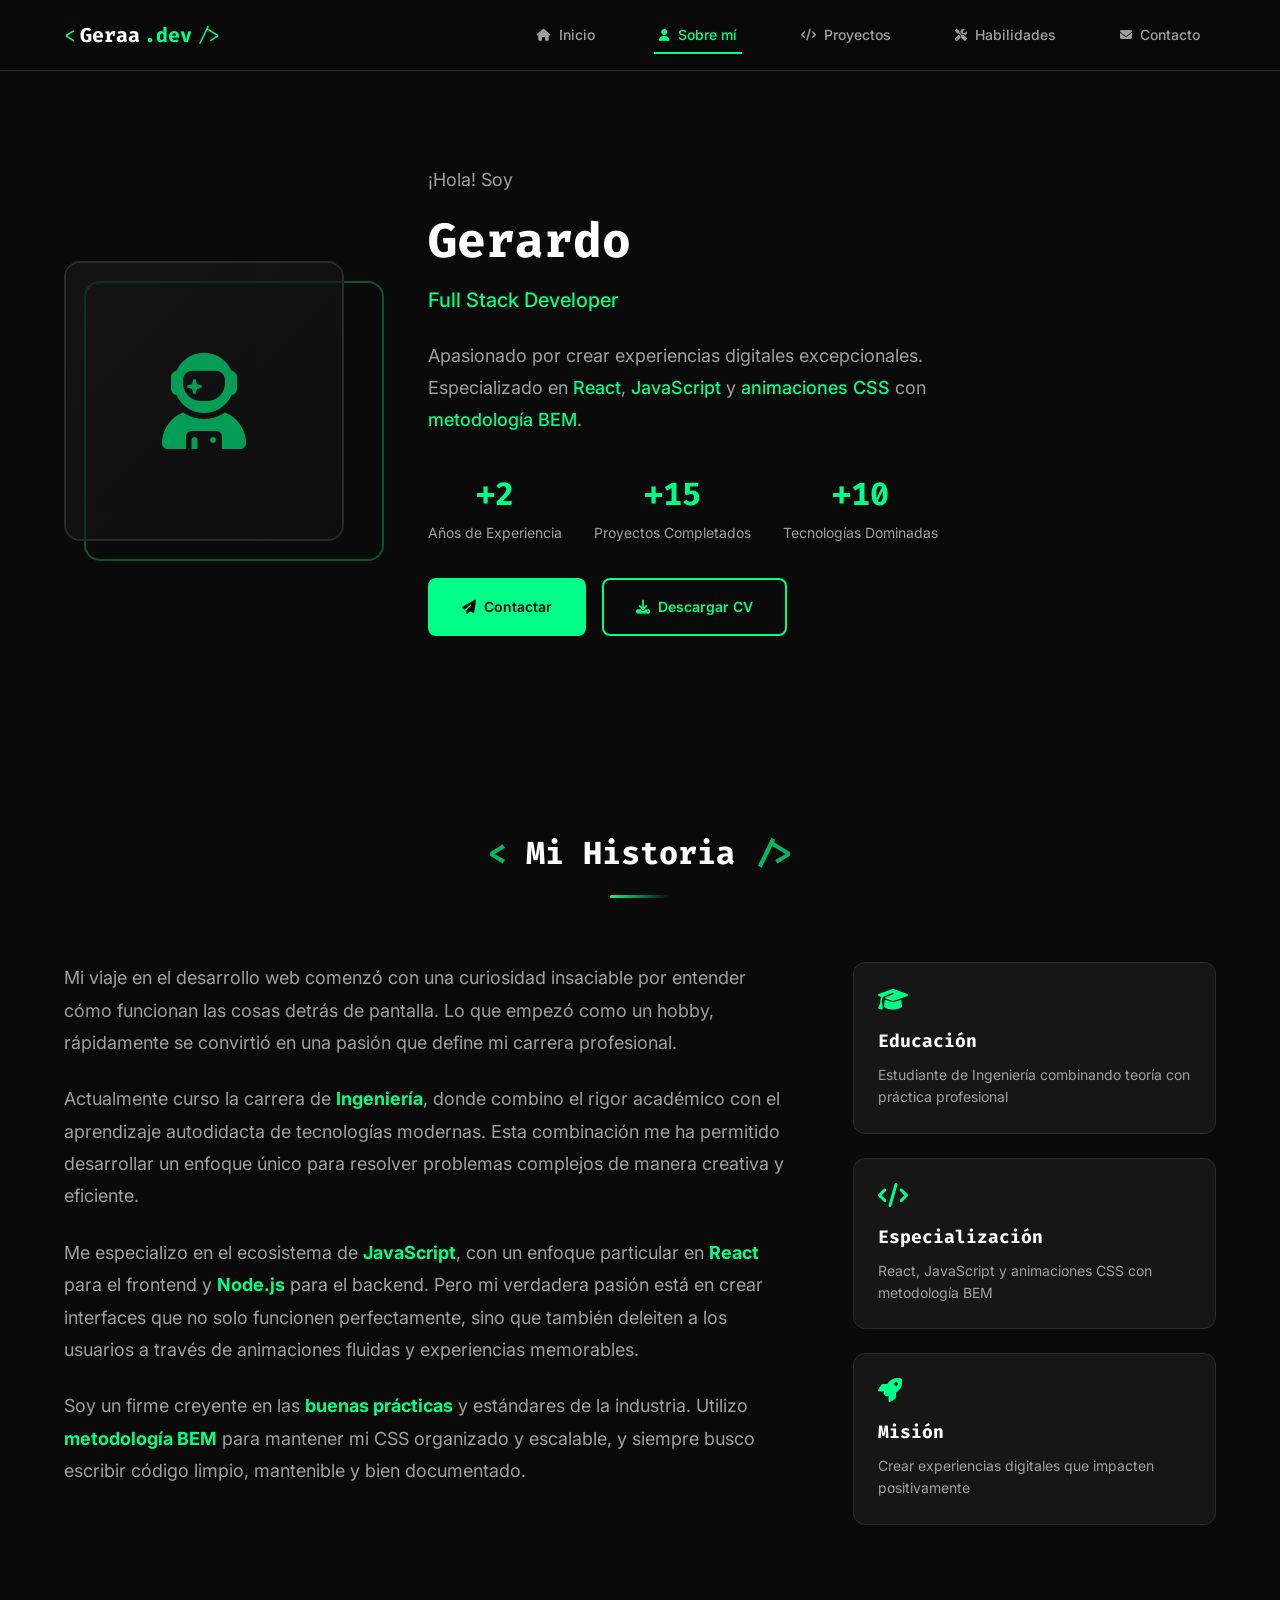
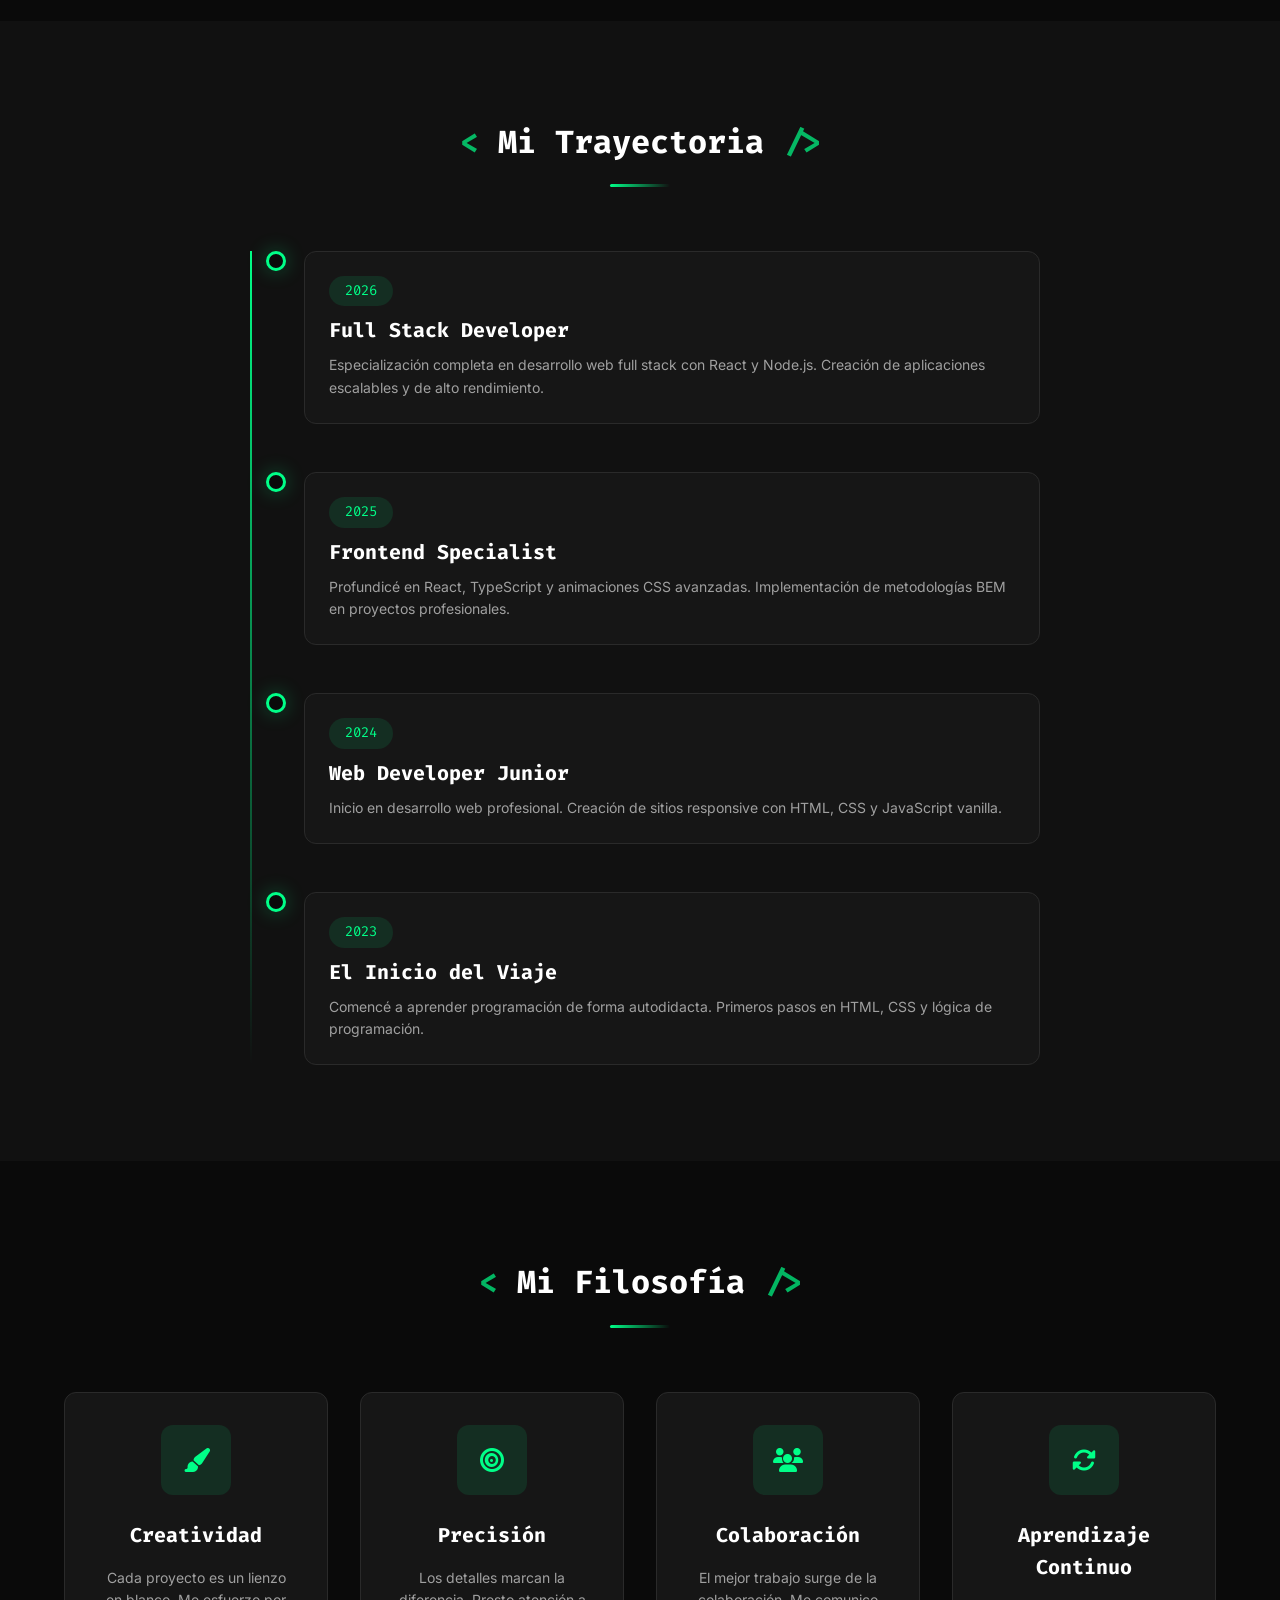
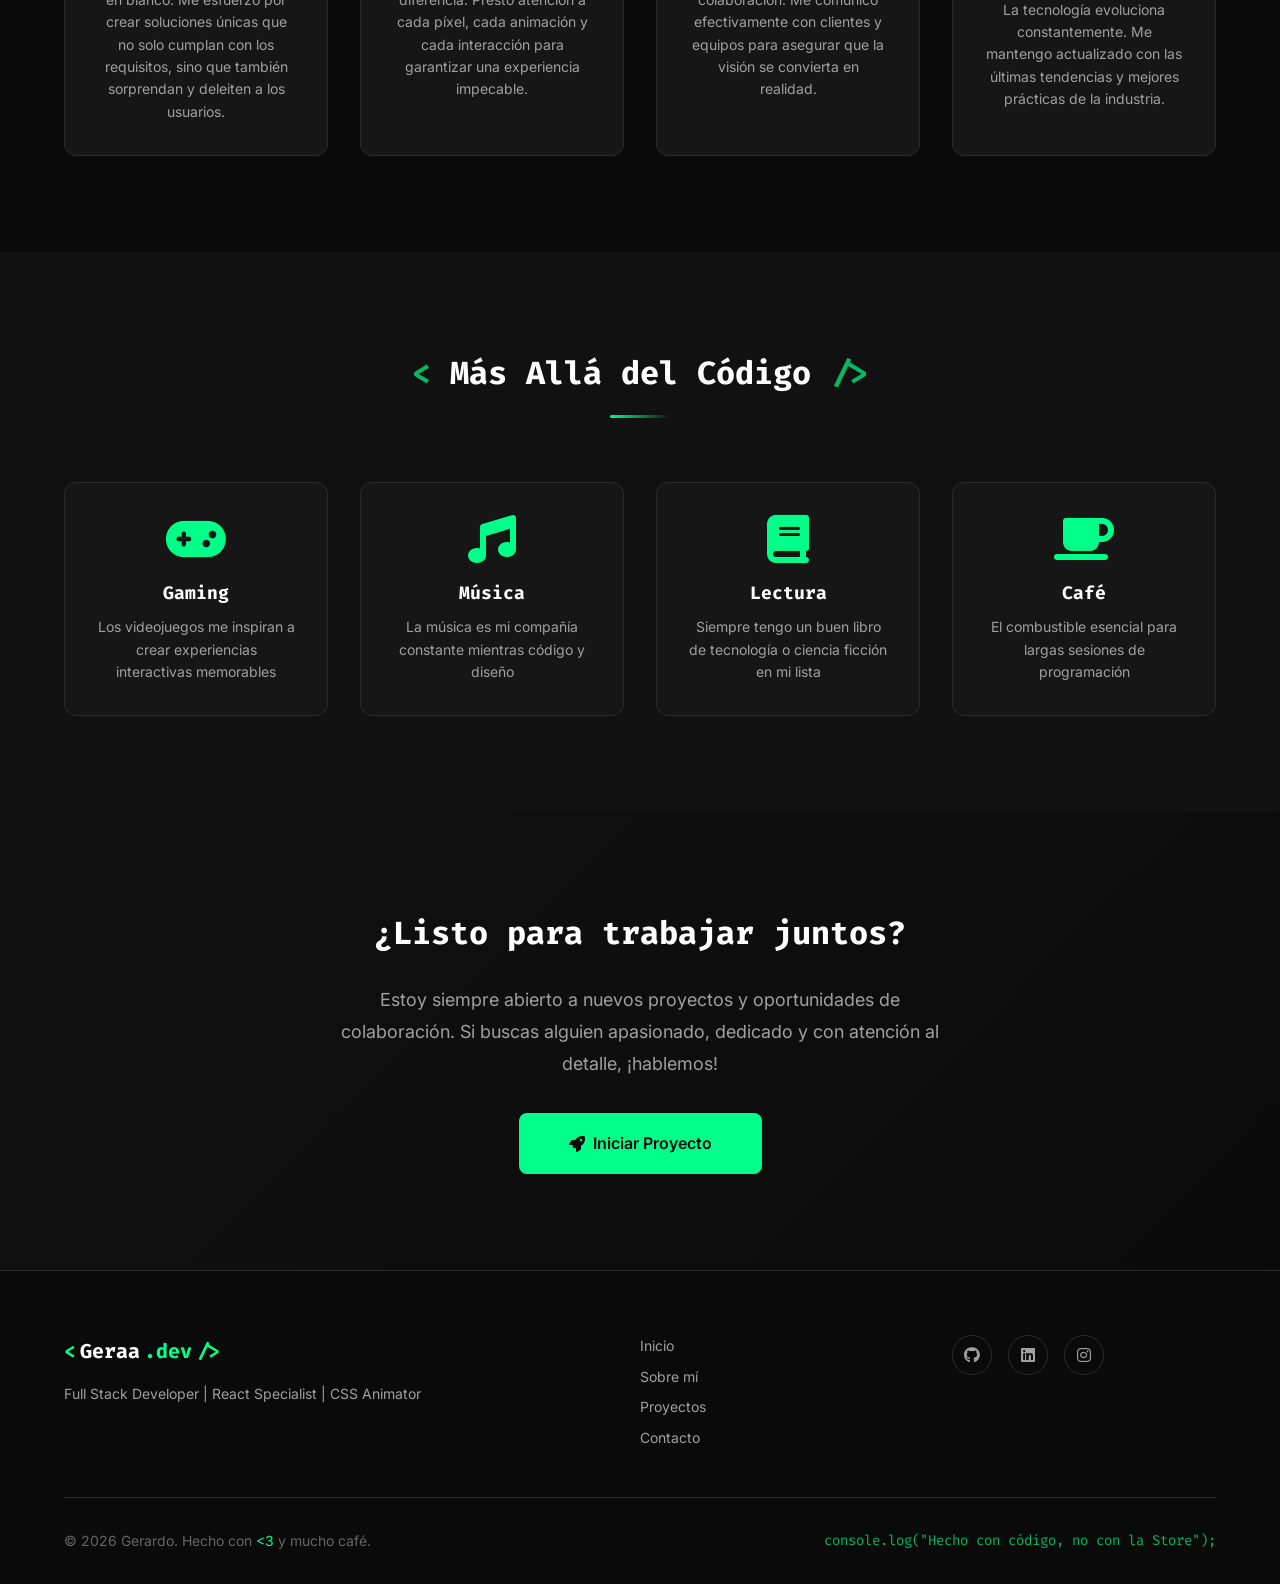
==== aboutme.html @ e0775763 "Add files via upload" ====
<!DOCTYPE html>
<html lang="es">
<head>
    <meta charset="UTF-8">
    <meta name="viewport" content="width=device-width, initial-scale=1.0">
    <meta name="description" content="Sobre mí - Gerardo, Desarrollador Full Stack especializado en React y JavaScript">
    <meta name="keywords" content="Full Stack, React, JavaScript, CSS, Frontend, Backend, Sobre mí">
    <meta name="author" content="Gerardo">
    <title>Sobre mí | Gerardo - Full Stack Developer</title>
    <link rel="icon" type="image/svg+xml" href="data:image/svg+xml,%3Csvg xmlns='http://www.w3.org/2000/svg' viewBox='0 0 32 32'%3E%3Crect width='32' height='32' rx='4' fill='%231a1a2e'/%3E%3Ctext x='4' y='22' font-family='monospace' font-size='16' fill='%2300ff88' font-weight='bold'%3E%26gt%3B_%3C/text%3E%3C/svg%3E" />
    <link rel="stylesheet" href="style.css">
    <!-- Google Fonts -->
    <link rel="preconnect" href="https://fonts.googleapis.com">
    <link rel="preconnect" href="https://fonts.gstatic.com" crossorigin>
    <link href="https://fonts.googleapis.com/css2?family=Fira+Code:wght@300;400;500;600;700&family=Inter:wght@300;400;500;600;700&display=swap" rel="stylesheet">
    <!-- Font Awesome para iconos -->
    <link rel="stylesheet" href="https://cdnjs.cloudflare.com/ajax/libs/font-awesome/6.4.0/css/all.min.css">
</head>
<body>
    <!-- Header con navegación -->
    <header class="header">
        <nav class="nav container">
            <a href="index.html" class="nav__logo">
                <span class="nav__logo-text"><</span>Geraa<span class="nav__logo-accent">.dev</span><span class="nav__logo-text">/></span>
            </a>
            <button class="nav__toggle" id="nav-toggle" aria-label="Abrir menú">
                <i class="fas fa-bars"></i>
            </button>
            <ul class="nav__menu" id="nav-menu">
                <li class="nav__item">
                    <a href="index.html" class="nav__link">
                        <i class="fas fa-home"></i> Inicio
                    </a>
                </li>
                <li class="nav__item">
                    <a href="aboutme.html" class="nav__link nav__link--active">
                        <i class="fas fa-user"></i> Sobre mí
                    </a>
                </li>
                <li class="nav__item">
                    <a href="index.html#projects" class="nav__link">
                        <i class="fas fa-code"></i> Proyectos
                    </a>
                </li>
                <li class="nav__item">
                    <a href="index.html#skills" class="nav__link">
                        <i class="fas fa-tools"></i> Habilidades
                    </a>
                </li>
                <li class="nav__item">
                    <a href="index.html#contact" class="nav__link">
                        <i class="fas fa-envelope"></i> Contacto
                    </a>
                </li>
            </ul>
        </nav>
    </header>

    <main>
        <!-- About Hero Section -->
        <section class="about-hero">
            <div class="container">
                <div class="about-hero__content">
                    <div class="about-hero__image">
                        <div class="about-hero__image-wrapper">
                            <div class="about-hero__placeholder">
                                <i class="fas fa-user-astronaut"></i>
                            </div>
                        </div>
                        <div class="about-hero__image-decoration"></div>
                    </div>
                    <div class="about-hero__info">
                        <p class="about-hero__greeting">¡Hola! Soy</p>
                        <h1 class="about-hero__title">Gerardo</h1>
                        <p class="about-hero__subtitle">Full Stack Developer</p>
                        <p class="about-hero__description">
                            Apasionado por crear experiencias digitales excepcionales. 
                            Especializado en <span class="highlight">React</span>, 
                            <span class="highlight">JavaScript</span> y 
                            <span class="highlight">animaciones CSS</span> con 
                            <span class="highlight">metodología BEM</span>.
                        </p>
                        <div class="about-hero__stats">
                            <div class="stat">
                                <span class="stat__number">+2</span>
                                <span class="stat__label">Años de Experiencia</span>
                            </div>
                            <div class="stat">
                                <span class="stat__number">+15</span>
                                <span class="stat__label">Proyectos Completados</span>
                            </div>
                            <div class="stat">
                                <span class="stat__number">+10</span>
                                <span class="stat__label">Tecnologías Dominadas</span>
                            </div>
                        </div>
                        <div class="about-hero__buttons">
                            <a href="index.html#contact" class="btn btn--primary">
                                <i class="fas fa-paper-plane"></i> Contactar
                            </a>
                            <a href="#" class="btn btn--outline">
                                <i class="fas fa-download"></i> Descargar CV
                            </a>
                        </div>
                    </div>
                </div>
            </div>
        </section>

        <!-- Story Section -->
        <section class="about-story section">
            <div class="container">
                <h2 class="section__title">
                    <span class="section__title-tag"><</span>
                    Mi Historia
                    <span class="section__title-tag">/></span>
                </h2>
                <div class="about-story__content">
                    <div class="about-story__text">
                        <p>
                            Mi viaje en el desarrollo web comenzó con una curiosidad insaciable por entender 
                            cómo funcionan las cosas detrás de pantalla. Lo que empezó como un hobby, 
                            rápidamente se convirtió en una pasión que define mi carrera profesional.
                        </p>
                        <p>
                            Actualmente curso la carrera de <strong>Ingeniería</strong>, donde combino el 
                            rigor académico con el aprendizaje autodidacta de tecnologías modernas. Esta 
                            combinación me ha permitido desarrollar un enfoque único para resolver problemas 
                            complejos de manera creativa y eficiente.
                        </p>
                        <p>
                            Me especializo en el ecosistema de <strong>JavaScript</strong>, con un enfoque 
                            particular en <strong>React</strong> para el frontend y <strong>Node.js</strong> 
                            para el backend. Pero mi verdadera pasión está en crear interfaces que no solo 
                            funcionen perfectamente, sino que también deleiten a los usuarios a través de 
                            animaciones fluidas y experiencias memorables.
                        </p>
                        <p>
                            Soy un firme creyente en las <strong>buenas prácticas</strong> y estándares de 
                            la industria. Utilizo <strong>metodología BEM</strong> para mantener mi CSS 
                            organizado y escalable, y siempre busco escribir código limpio, mantenible y 
                            bien documentado.
                        </p>
                    </div>
                    <div class="about-story__highlights">
                        <div class="highlight-card">
                            <i class="fas fa-graduation-cap"></i>
                            <h3>Educación</h3>
                            <p>Estudiante de Ingeniería combinando teoría con práctica profesional</p>
                        </div>
                        <div class="highlight-card">
                            <i class="fas fa-code"></i>
                            <h3>Especialización</h3>
                            <p>React, JavaScript y animaciones CSS con metodología BEM</p>
                        </div>
                        <div class="highlight-card">
                            <i class="fas fa-rocket"></i>
                            <h3>Misión</h3>
                            <p>Crear experiencias digitales que impacten positivamente</p>
                        </div>
                    </div>
                </div>
            </div>
        </section>

        <!-- Timeline Section -->
        <section class="about-timeline section">
            <div class="container">
                <h2 class="section__title">
                    <span class="section__title-tag"><</span>
                    Mi Trayectoria
                    <span class="section__title-tag">/></span>
                </h2>
                <div class="timeline">
                    <div class="timeline__item">
                        <div class="timeline__marker"></div>
                        <div class="timeline__content">
                            <span class="timeline__year">2026</span>
                            <h3 class="timeline__title">Full Stack Developer</h3>
                            <p class="timeline__description">
                                Especialización completa en desarrollo web full stack con React y Node.js. 
                                Creación de aplicaciones escalables y de alto rendimiento.
                            </p>
                        </div>
                    </div>
                    <div class="timeline__item">
                        <div class="timeline__marker"></div>
                        <div class="timeline__content">
                            <span class="timeline__year">2025</span>
                            <h3 class="timeline__title">Frontend Specialist</h3>
                            <p class="timeline__description">
                                Profundicé en React, TypeScript y animaciones CSS avanzadas. 
                                Implementación de metodologías BEM en proyectos profesionales.
                            </p>
                        </div>
                    </div>
                    <div class="timeline__item">
                        <div class="timeline__marker"></div>
                        <div class="timeline__content">
                            <span class="timeline__year">2024</span>
                            <h3 class="timeline__title">Web Developer Junior</h3>
                            <p class="timeline__description">
                                Inicio en desarrollo web profesional. Creación de sitios responsive 
                                con HTML, CSS y JavaScript vanilla.
                            </p>
                        </div>
                    </div>
                    <div class="timeline__item">
                        <div class="timeline__marker"></div>
                        <div class="timeline__content">
                            <span class="timeline__year">2023</span>
                            <h3 class="timeline__title">El Inicio del Viaje</h3>
                            <p class="timeline__description">
                                Comencé a aprender programación de forma autodidacta. 
                                Primeros pasos en HTML, CSS y lógica de programación.
                            </p>
                        </div>
                    </div>
                </div>
            </div>
        </section>

        <!-- Philosophy Section -->
        <section class="about-philosophy section">
            <div class="container">
                <h2 class="section__title">
                    <span class="section__title-tag"><</span>
                    Mi Filosofía
                    <span class="section__title-tag">/></span>
                </h2>
                <div class="philosophy__grid">
                    <div class="philosophy__card">
                        <div class="philosophy__icon">
                            <i class="fas fa-paint-brush"></i>
                        </div>
                        <h3 class="philosophy__title">Creatividad</h3>
                        <p class="philosophy__text">
                            Cada proyecto es un lienzo en blanco. Me esfuerzo por crear soluciones 
                            únicas que no solo cumplan con los requisitos, sino que también sorprendan 
                            y deleiten a los usuarios.
                        </p>
                    </div>
                    <div class="philosophy__card">
                        <div class="philosophy__icon">
                            <i class="fas fa-bullseye"></i>
                        </div>
                        <h3 class="philosophy__title">Precisión</h3>
                        <p class="philosophy__text">
                            Los detalles marcan la diferencia. Presto atención a cada píxel, cada 
                            animación y cada interacción para garantizar una experiencia impecable.
                        </p>
                    </div>
                    <div class="philosophy__card">
                        <div class="philosophy__icon">
                            <i class="fas fa-users"></i>
                        </div>
                        <h3 class="philosophy__title">Colaboración</h3>
                        <p class="philosophy__text">
                            El mejor trabajo surge de la colaboración. Me comunico efectivamente 
                            con clientes y equipos para asegurar que la visión se convierta en realidad.
                        </p>
                    </div>
                    <div class="philosophy__card">
                        <div class="philosophy__icon">
                            <i class="fas fa-sync-alt"></i>
                        </div>
                        <h3 class="philosophy__title">Aprendizaje Continuo</h3>
                        <p class="philosophy__text">
                            La tecnología evoluciona constantemente. Me mantengo actualizado con 
                            las últimas tendencias y mejores prácticas de la industria.
                        </p>
                    </div>
                </div>
            </div>
        </section>

        <!-- Interests Section -->
        <section class="about-interests section">
            <div class="container">
                <h2 class="section__title">
                    <span class="section__title-tag"><</span>
                    Más Allá del Código
                    <span class="section__title-tag">/></span>
                </h2>
                <div class="interests__grid">
                    <div class="interest-card">
                        <i class="fas fa-gamepad"></i>
                        <h3>Gaming</h3>
                        <p>Los videojuegos me inspiran a crear experiencias interactivas memorables</p>
                    </div>
                    <div class="interest-card">
                        <i class="fas fa-music"></i>
                        <h3>Música</h3>
                        <p>La música es mi compañía constante mientras código y diseño</p>
                    </div>
                    <div class="interest-card">
                        <i class="fas fa-book"></i>
                        <h3>Lectura</h3>
                        <p>Siempre tengo un buen libro de tecnología o ciencia ficción en mi lista</p>
                    </div>
                    <div class="interest-card">
                        <i class="fas fa-coffee"></i>
                        <h3>Café</h3>
                        <p>El combustible esencial para largas sesiones de programación</p>
                    </div>
                </div>
            </div>
        </section>

        <!-- CTA Section -->
        <section class="about-cta section">
            <div class="container">
                <div class="about-cta__content">
                    <h2>¿Listo para trabajar juntos?</h2>
                    <p>
                        Estoy siempre abierto a nuevos proyectos y oportunidades de colaboración. 
                        Si buscas alguien apasionado, dedicado y con atención al detalle, ¡hablemos!
                    </p>
                    <a href="index.html#contact" class="btn btn--primary btn--large">
                        <i class="fas fa-rocket"></i> Iniciar Proyecto
                    </a>
                </div>
            </div>
        </section>
    </main>

    <!-- Footer -->
    <footer class="footer">
        <div class="container">
            <div class="footer__content">
                <div class="footer__brand">
                    <a href="index.html" class="footer__logo">
                        <span class="footer__logo-text"><</span>Geraa<span class="footer__logo-accent">.dev</span><span class="footer__logo-text">/></span>
                    </a>
                    <p class="footer__tagline">Full Stack Developer | React Specialist | CSS Animator</p>
                </div>
                <div class="footer__links">
                    <a href="index.html" class="footer__link">Inicio</a>
                    <a href="aboutme.html" class="footer__link">Sobre mí</a>
                    <a href="index.html#projects" class="footer__link">Proyectos</a>
                    <a href="index.html#contact" class="footer__link">Contacto</a>
                </div>
                <div class="footer__social">
                    <a href="https://github.com" target="_blank" aria-label="GitHub"><i class="fab fa-github"></i></a>
                    <a href="https://linkedin.com" target="_blank" aria-label="LinkedIn"><i class="fab fa-linkedin"></i></a>
                    <a href="https://instagram.com/geraa.js" target="_blank" aria-label="Instagram"><i class="fab fa-instagram"></i></a>
                </div>
            </div>
            <div class="footer__bottom">
                <p>&copy; 2026 Gerardo. Hecho con <span class="footer__heart"><3</span> y mucho café.</p>
                <p class="footer__code">console.log("Hecho con código, no con la Store");</p>
            </div>
        </div>
    </footer>

    <!-- Scripts -->
    <script src="script.js"></script>
</body>
</html>
---- style.css ----
/* ============================================
   PORTFOLIO - GERARDO | FULL STACK DEVELOPER
   Metodología BEM + Animaciones CSS
   Paleta: Gris/Negro con toques verde hacker
   ============================================ */

/* ============================================
   1. VARIABLES CSS (Custom Properties)
   ============================================ */
:root {
    /* Colores principales - Tema hacker */
    --color-bg-primary: #0a0a0a;
    --color-bg-secondary: #111111;
    --color-bg-tertiary: #1a1a1a;
    --color-bg-card: #161616;
    
    /* Color de acento - Verde hacker */
    --color-accent: #00ff88;
    --color-accent-dark: #00cc6a;
    --color-accent-light: #33ff99;
    --color-accent-glow: rgba(0, 255, 136, 0.3);
    --color-accent-subtle: rgba(0, 255, 136, 0.1);
    
    /* Colores de texto */
    --color-text-primary: #e0e0e0;
    --color-text-secondary: #a0a0a0;
    --color-text-tertiary: #666666;
    --color-text-highlight: #ffffff;
    
    /* Colores de bordes */
    --color-border: #2a2a2a;
    --color-border-light: #333333;
    --color-border-accent: var(--color-accent);
    
    /* Tipografía */
    --font-primary: 'Inter', -apple-system, BlinkMacSystemFont, sans-serif;
    --font-mono: 'Fira Code', 'Consolas', monospace;
    
    /* Tamaños de fuente */
    --text-xs: 0.75rem;
    --text-sm: 0.875rem;
    --text-base: 1rem;
    --text-lg: 1.125rem;
    --text-xl: 1.25rem;
    --text-2xl: 1.5rem;
    --text-3xl: 2rem;
    --text-4xl: 2.5rem;
    --text-5xl: 3rem;
    --text-6xl: 4rem;
    
    /* Espaciado */
    --space-xs: 0.25rem;
    --space-sm: 0.5rem;
    --space-md: 1rem;
    --space-lg: 1.5rem;
    --space-xl: 2rem;
    --space-2xl: 3rem;
    --space-3xl: 4rem;
    --space-4xl: 6rem;
    
    /* Bordes redondeados */
    --radius-sm: 4px;
    --radius-md: 8px;
    --radius-lg: 12px;
    --radius-xl: 16px;
    --radius-full: 9999px;
    
    /* Sombras */
    --shadow-sm: 0 1px 2px rgba(0, 0, 0, 0.3);
    --shadow-md: 0 4px 6px rgba(0, 0, 0, 0.4);
    --shadow-lg: 0 10px 15px rgba(0, 0, 0, 0.5);
    --shadow-xl: 0 20px 25px rgba(0, 0, 0, 0.6);
    --shadow-glow: 0 0 20px var(--color-accent-glow);
    
    /* Transiciones */
    --transition-fast: 150ms ease;
    --transition-base: 250ms ease;
    --transition-slow: 350ms ease;
    --transition-slower: 500ms ease;
    
    /* Z-index */
    --z-dropdown: 100;
    --z-sticky: 200;
    --z-fixed: 300;
    --z-modal-backdrop: 400;
    --z-modal: 500;
    --z-tooltip: 600;
}

/* ============================================
   2. RESET & BASE
   ============================================ */
*,
*::before,
*::after {
    margin: 0;
    padding: 0;
    box-sizing: border-box;
}

html {
    scroll-behavior: smooth;
    font-size: 16px;
}

body {
    font-family: var(--font-primary);
    font-size: var(--text-base);
    line-height: 1.6;
    color: var(--color-text-primary);
    background-color: var(--color-bg-primary);
    overflow-x: hidden;
    -webkit-font-smoothing: antialiased;
    -moz-osx-font-smoothing: grayscale;
}

/* Selección de texto personalizada */
::selection {
    background-color: var(--color-accent);
    color: var(--color-bg-primary);
}

/* Scrollbar personalizada */
::-webkit-scrollbar {
    width: 8px;
    height: 8px;
}

::-webkit-scrollbar-track {
    background: var(--color-bg-secondary);
}

::-webkit-scrollbar-thumb {
    background: var(--color-border-light);
    border-radius: var(--radius-full);
}

::-webkit-scrollbar-thumb:hover {
    background: var(--color-accent);
}

/* Enlaces */
a {
    color: inherit;
    text-decoration: none;
    transition: color var(--transition-base);
}

/* Imágenes */
img {
    max-width: 100%;
    height: auto;
    display: block;
}

/* Listas */
ul, ol {
    list-style: none;
}

/* Botones */
button {
    font-family: inherit;
    cursor: pointer;
    border: none;
    background: none;
}

/* Inputs */
input, textarea {
    font-family: inherit;
    font-size: inherit;
}

/* ============================================
   3. UTILIDADES
   ============================================ */
.container {
    width: 100%;
    max-width: 1200px;
    margin: 0 auto;
    padding: 0 var(--space-lg);
}

.section {
    padding: var(--space-4xl) 0;
}

/* ============================================
   4. HEADER & NAVEGACIÓN
   ============================================ */
.header {
    position: fixed;
    top: 0;
    left: 0;
    width: 100%;
    z-index: var(--z-fixed);
    background-color: rgba(10, 10, 10, 0.95);
    backdrop-filter: blur(10px);
    border-bottom: 1px solid var(--color-border);
    transition: all var(--transition-base);
}

.header--scrolled {
    box-shadow: var(--shadow-md);
}

.nav {
    display: flex;
    justify-content: space-between;
    align-items: center;
    height: 70px;
}

.nav__logo {
    font-family: var(--font-mono);
    font-size: var(--text-xl);
    font-weight: 700;
    color: var(--color-text-highlight);
    display: flex;
    align-items: center;
    gap: var(--space-xs);
}

.nav__logo:hover {
    color: var(--color-accent);
}

.nav__logo-text {
    color: var(--color-accent);
    font-weight: 400;
}

.nav__logo-accent {
    color: var(--color-accent);
}

.nav__menu {
    display: flex;
    gap: var(--space-xl);
}

.nav__item {
    position: relative;
}

.nav__link {
    font-size: var(--text-sm);
    font-weight: 500;
    color: var(--color-text-secondary);
    padding: var(--space-sm) var(--space-md);
    display: flex;
    align-items: center;
    gap: var(--space-sm);
    transition: color var(--transition-base);
    position: relative;
}

.nav__link::after {
    content: '';
    position: absolute;
    bottom: 0;
    left: 50%;
    transform: translateX(-50%);
    width: 0;
    height: 2px;
    background: var(--color-accent);
    transition: width var(--transition-base);
}

.nav__link:hover,
.nav__link--active {
    color: var(--color-accent);
}

.nav__link:hover::after,
.nav__link--active::after {
    width: 80%;
}

.nav__link i {
    font-size: var(--text-xs);
}

/* Toggle menú móvil */
.nav__toggle {
    display: none;
    font-size: var(--text-xl);
    color: var(--color-text-primary);
    padding: var(--space-sm);
    transition: color var(--transition-base);
}

.nav__toggle:hover {
    color: var(--color-accent);
}

/* ============================================
   5. HERO SECTION
   ============================================ */
.hero {
    position: relative;
    min-height: 100vh;
    display: flex;
    align-items: center;
    justify-content: center;
    padding-top: 70px;
    overflow: hidden;
}

.hero__background {
    position: absolute;
    top: 0;
    left: 0;
    width: 100%;
    height: 100%;
    z-index: -1;
}

.hero__matrix {
    position: absolute;
    top: 0;
    left: 0;
    width: 100%;
    height: 100%;
    opacity: 0.05;
    background-image: 
        linear-gradient(rgba(0, 255, 136, 0.1) 1px, transparent 1px),
        linear-gradient(90deg, rgba(0, 255, 136, 0.1) 1px, transparent 1px);
    background-size: 50px 50px;
    animation: matrixMove 20s linear infinite;
}

@keyframes matrixMove {
    0% { transform: translate(0, 0); }
    100% { transform: translate(50px, 50px); }
}

.hero__content {
    text-align: center;
    z-index: 1;
    padding: var(--space-xl);
}

.hero__greeting {
    font-size: var(--text-lg);
    color: var(--color-text-secondary);
    margin-bottom: var(--space-md);
    animation: fadeInUp 0.8s ease forwards;
    animation-delay: 0.2s;
    opacity: 0;
}

.hero__name {
    color: var(--color-accent);
    font-weight: 600;
}

.hero__title {
    font-family: var(--font-mono);
    font-size: var(--text-5xl);
    font-weight: 700;
    color: var(--color-text-highlight);
    margin-bottom: var(--space-lg);
    line-height: 1.2;
    animation: fadeInUp 0.8s ease forwards;
    animation-delay: 0.4s;
    opacity: 0;
}

.hero__title-tag {
    color: var(--color-accent);
    opacity: 0.7;
}

.hero__typing {
    font-family: var(--font-mono);
    font-size: var(--text-xl);
    color: var(--color-accent);
    margin-bottom: var(--space-lg);
    min-height: 1.5em;
    animation: fadeInUp 0.8s ease forwards;
    animation-delay: 0.6s;
    opacity: 0;
}

.hero__typing-cursor {
    animation: blink 0.7s infinite;
    color: var(--color-accent);
}

@keyframes blink {
    0%, 50% { opacity: 1; }
    51%, 100% { opacity: 0; }
}

.hero__description {
    font-size: var(--text-lg);
    color: var(--color-text-secondary);
    max-width: 600px;
    margin: 0 auto var(--space-xl);
    animation: fadeInUp 0.8s ease forwards;
    animation-delay: 0.8s;
    opacity: 0;
}

.hero__highlight {
    color: var(--color-accent);
    font-weight: 500;
    position: relative;
}

.hero__highlight::after {
    content: '';
    position: absolute;
    bottom: -2px;
    left: 0;
    width: 100%;
    height: 2px;
    background: var(--color-accent);
    opacity: 0.5;
}

.hero__buttons {
    display: flex;
    gap: var(--space-md);
    justify-content: center;
    flex-wrap: wrap;
    margin-bottom: var(--space-2xl);
    animation: fadeInUp 0.8s ease forwards;
    animation-delay: 1s;
    opacity: 0;
}

.hero__social {
    display: flex;
    justify-content: center;
    gap: var(--space-lg);
    animation: fadeInUp 0.8s ease forwards;
    animation-delay: 1.2s;
    opacity: 0;
}

.hero__social-link {
    width: 45px;
    height: 45px;
    display: flex;
    align-items: center;
    justify-content: center;
    border: 1px solid var(--color-border);
    border-radius: var(--radius-full);
    color: var(--color-text-secondary);
    font-size: var(--text-lg);
    transition: all var(--transition-base);
}

.hero__social-link:hover {
    color: var(--color-accent);
    border-color: var(--color-accent);
    transform: translateY(-3px);
    box-shadow: var(--shadow-glow);
}

.hero__scroll {
    position: absolute;
    bottom: var(--space-2xl);
    left: 50%;
    transform: translateX(-50%);
    display: flex;
    flex-direction: column;
    align-items: center;
    gap: var(--space-sm);
    color: var(--color-text-tertiary);
    font-size: var(--text-sm);
    animation: bounce 2s infinite;
}

.hero__scroll-icon {
    font-size: var(--text-lg);
}

@keyframes bounce {
    0%, 20%, 50%, 80%, 100% { transform: translateX(-50%) translateY(0); }
    40% { transform: translateX(-50%) translateY(-10px); }
    60% { transform: translateX(-50%) translateY(-5px); }
}

@keyframes fadeInUp {
    from {
        opacity: 0;
        transform: translateY(30px);
    }
    to {
        opacity: 1;
        transform: translateY(0);
    }
}

/* ============================================
   6. BOTONES
   ============================================ */
.btn {
    display: inline-flex;
    align-items: center;
    justify-content: center;
    gap: var(--space-sm);
    padding: var(--space-md) var(--space-xl);
    font-size: var(--text-sm);
    font-weight: 600;
    border-radius: var(--radius-md);
    transition: all var(--transition-base);
    cursor: pointer;
    position: relative;
    overflow: hidden;
}

.btn--primary {
    background: var(--color-accent);
    color: var(--color-bg-primary);
    border: 2px solid var(--color-accent);
}

.btn--primary:hover {
    background: transparent;
    color: var(--color-accent);
    box-shadow: var(--shadow-glow);
    transform: translateY(-2px);
}

.btn--secondary {
    background: transparent;
    color: var(--color-text-primary);
    border: 2px solid var(--color-border-light);
}

.btn--secondary:hover {
    border-color: var(--color-accent);
    color: var(--color-accent);
    transform: translateY(-2px);
}

.btn--outline {
    background: transparent;
    color: var(--color-accent);
    border: 2px solid var(--color-accent);
}

.btn--outline:hover {
    background: var(--color-accent);
    color: var(--color-bg-primary);
    box-shadow: var(--shadow-glow);
}

.btn--full {
    width: 100%;
}

/* Efecto de onda al hacer click */
.btn::after {
    content: '';
    position: absolute;
    width: 100%;
    height: 100%;
    top: 0;
    left: 0;
    pointer-events: none;
    background-image: radial-gradient(circle, #fff 10%, transparent 10.01%);
    background-repeat: no-repeat;
    background-position: 50%;
    transform: scale(10, 10);
    opacity: 0;
    transition: transform 0.5s, opacity 1s;
}

.btn:active::after {
    transform: scale(0, 0);
    opacity: 0.3;
    transition: 0s;
}

/* ============================================
   7. SECCIÓN - TÍTULOS
   ============================================ */
.section__title {
    font-family: var(--font-mono);
    font-size: var(--text-3xl);
    font-weight: 700;
    color: var(--color-text-highlight);
    text-align: center;
    margin-bottom: var(--space-3xl);
    position: relative;
}

.section__title-tag {
    color: var(--color-accent);
    opacity: 0.7;
}

/* Línea decorativa bajo el título */
.section__title::after {
    content: '';
    display: block;
    width: 60px;
    height: 3px;
    background: linear-gradient(90deg, var(--color-accent), transparent);
    margin: var(--space-md) auto 0;
    border-radius: var(--radius-full);
}

/* ============================================
   8. SKILLS SECTION
   ============================================ */
.skills {
    background-color: var(--color-bg-secondary);
}

.skills__grid {
    display: grid;
    grid-template-columns: repeat(auto-fit, minmax(300px, 1fr));
    gap: var(--space-xl);
}

.skill-card {
    background: var(--color-bg-card);
    border: 1px solid var(--color-border);
    border-radius: var(--radius-lg);
    padding: var(--space-xl);
    transition: all var(--transition-base);
    position: relative;
    overflow: hidden;
}

.skill-card::before {
    content: '';
    position: absolute;
    top: 0;
    left: 0;
    width: 100%;
    height: 3px;
    background: linear-gradient(90deg, var(--color-accent), transparent);
    opacity: 0;
    transition: opacity var(--transition-base);
}

.skill-card:hover {
    border-color: var(--color-accent);
    transform: translateY(-5px);
    box-shadow: var(--shadow-lg), var(--shadow-glow);
}

.skill-card:hover::before {
    opacity: 1;
}

.skill-card__icon {
    width: 60px;
    height: 60px;
    display: flex;
    align-items: center;
    justify-content: center;
    border-radius: var(--radius-lg);
    font-size: var(--text-2xl);
    margin-bottom: var(--space-lg);
}

.skill-card__icon--frontend {
    background: rgba(0, 255, 136, 0.1);
    color: var(--color-accent);
}

.skill-card__icon--backend {
    background: rgba(99, 102, 241, 0.1);
    color: #6366f1;
}

.skill-card__icon--tools {
    background: rgba(245, 158, 11, 0.1);
    color: #f59e0b;
}

.skill-card__title {
    font-family: var(--font-mono);
    font-size: var(--text-xl);
    font-weight: 600;
    color: var(--color-text-highlight);
    margin-bottom: var(--space-lg);
}

.skill-card__list {
    display: flex;
    flex-wrap: wrap;
    gap: var(--space-sm);
}

.skill-tag {
    display: inline-block;
    padding: var(--space-xs) var(--space-md);
    background: var(--color-bg-tertiary);
    border: 1px solid var(--color-border);
    border-radius: var(--radius-full);
    font-size: var(--text-sm);
    color: var(--color-text-secondary);
    transition: all var(--transition-base);
}

.skill-tag:hover {
    background: var(--color-accent-subtle);
    border-color: var(--color-accent);
    color: var(--color-accent);
    transform: scale(1.05);
}

/* ============================================
   9. PROJECTS SECTION
   ============================================ */
.projects {
    background-color: var(--color-bg-primary);
}

.projects__grid {
    display: grid;
    grid-template-columns: repeat(auto-fit, minmax(320px, 1fr));
    gap: var(--space-xl);
    margin-bottom: var(--space-2xl);
}

.project-card {
    background: var(--color-bg-card);
    border: 1px solid var(--color-border);
    border-radius: var(--radius-lg);
    overflow: hidden;
    transition: all var(--transition-base);
}

.project-card:hover {
    border-color: var(--color-accent);
    transform: translateY(-8px);
    box-shadow: var(--shadow-xl), var(--shadow-glow);
}

.project-card__image {
    height: 200px;
    overflow: hidden;
    position: relative;
}

.project-card__placeholder {
    width: 100%;
    height: 100%;
    background: linear-gradient(135deg, var(--color-bg-tertiary), var(--color-bg-secondary));
    display: flex;
    align-items: center;
    justify-content: center;
    font-size: 4rem;
    color: var(--color-accent);
    opacity: 0.5;
    transition: all var(--transition-slow);
}

.project-card:hover .project-card__placeholder {
    opacity: 0.8;
    transform: scale(1.1);
}

.project-card__content {
    padding: var(--space-lg);
}

.project-card__title {
    font-family: var(--font-mono);
    font-size: var(--text-xl);
    font-weight: 600;
    color: var(--color-text-highlight);
    margin-bottom: var(--space-sm);
}

.project-card__description {
    font-size: var(--text-sm);
    color: var(--color-text-secondary);
    margin-bottom: var(--space-md);
    line-height: 1.6;
}

.project-card__tech {
    display: flex;
    flex-wrap: wrap;
    gap: var(--space-xs);
    margin-bottom: var(--space-md);
}

.tech-tag {
    display: inline-block;
    padding: var(--space-xs) var(--space-sm);
    background: var(--color-accent-subtle);
    border-radius: var(--radius-sm);
    font-family: var(--font-mono);
    font-size: var(--text-xs);
    color: var(--color-accent);
}

.project-card__links {
    display: flex;
    gap: var(--space-md);
}

.project-card__link {
    display: inline-flex;
    align-items: center;
    gap: var(--space-xs);
    font-size: var(--text-sm);
    color: var(--color-text-secondary);
    transition: color var(--transition-base);
}

.project-card__link:hover {
    color: var(--color-accent);
}

.project-card__link--demo {
    color: var(--color-accent);
}

.projects__cta {
    text-align: center;
}

/* ============================================
   10. CONTACT SECTION
   ============================================ */
.contact {
    background-color: var(--color-bg-secondary);
}

.contact__content {
    display: grid;
    grid-template-columns: 1fr 1fr;
    gap: var(--space-3xl);
    align-items: start;
}

.contact__text {
    font-size: var(--text-lg);
    color: var(--color-text-secondary);
    margin-bottom: var(--space-xl);
    line-height: 1.8;
}

.contact__details {
    display: flex;
    flex-direction: column;
    gap: var(--space-md);
    margin-bottom: var(--space-xl);
}

.contact__item {
    display: flex;
    align-items: center;
    gap: var(--space-md);
    color: var(--color-text-secondary);
}

.contact__item i {
    color: var(--color-accent);
    font-size: var(--text-lg);
}

.contact__social {
    display: flex;
    gap: var(--space-md);
}

.contact__social-link {
    width: 45px;
    height: 45px;
    display: flex;
    align-items: center;
    justify-content: center;
    border: 1px solid var(--color-border);
    border-radius: var(--radius-full);
    color: var(--color-text-secondary);
    font-size: var(--text-lg);
    transition: all var(--transition-base);
}

.contact__social-link:hover {
    color: var(--color-accent);
    border-color: var(--color-accent);
    transform: translateY(-3px);
    box-shadow: var(--shadow-glow);
}

/* Formulario */
.contact__form {
    background: var(--color-bg-card);
    border: 1px solid var(--color-border);
    border-radius: var(--radius-lg);
    padding: var(--space-xl);
}

.form-group {
    margin-bottom: var(--space-lg);
}

.form-label {
    display: block;
    font-size: var(--text-sm);
    font-weight: 500;
    color: var(--color-text-secondary);
    margin-bottom: var(--space-sm);
}

.form-input,
.form-textarea {
    width: 100%;
    padding: var(--space-md);
    background: var(--color-bg-tertiary);
    border: 1px solid var(--color-border);
    border-radius: var(--radius-md);
    color: var(--color-text-primary);
    font-size: var(--text-base);
    transition: all var(--transition-base);
}

.form-input:focus,
.form-textarea:focus {
    outline: none;
    border-color: var(--color-accent);
    box-shadow: 0 0 0 3px var(--color-accent-subtle);
}

.form-input::placeholder,
.form-textarea::placeholder {
    color: var(--color-text-tertiary);
}

.form-textarea {
    min-height: 150px;
    resize: vertical;
}

/* ============================================
   11. FOOTER
   ============================================ */
.footer {
    background-color: var(--color-bg-primary);
    border-top: 1px solid var(--color-border);
    padding: var(--space-3xl) 0 var(--space-xl);
}

.footer__content {
    display: grid;
    grid-template-columns: 2fr 1fr 1fr;
    gap: var(--space-2xl);
    margin-bottom: var(--space-2xl);
}

.footer__logo {
    font-family: var(--font-mono);
    font-size: var(--text-xl);
    font-weight: 700;
    color: var(--color-text-highlight);
    display: inline-flex;
    align-items: center;
    gap: var(--space-xs);
    margin-bottom: var(--space-md);
}

.footer__logo:hover {
    color: var(--color-accent);
}

.footer__logo-text {
    color: var(--color-accent);
}

.footer__logo-accent {
    color: var(--color-accent);
}

.footer__tagline {
    font-size: var(--text-sm);
    color: var(--color-text-secondary);
}

.footer__links {
    display: flex;
    flex-direction: column;
    gap: var(--space-sm);
}

.footer__link {
    font-size: var(--text-sm);
    color: var(--color-text-secondary);
    transition: color var(--transition-base);
}

.footer__link:hover {
    color: var(--color-accent);
}

.footer__social {
    display: flex;
    gap: var(--space-md);
}

.footer__social a {
    width: 40px;
    height: 40px;
    display: flex;
    align-items: center;
    justify-content: center;
    border: 1px solid var(--color-border);
    border-radius: var(--radius-full);
    color: var(--color-text-secondary);
    font-size: var(--text-base);
    transition: all var(--transition-base);
}

.footer__social a:hover {
    color: var(--color-accent);
    border-color: var(--color-accent);
    transform: translateY(-3px);
}

.footer__bottom {
    display: flex;
    justify-content: space-between;
    align-items: center;
    padding-top: var(--space-xl);
    border-top: 1px solid var(--color-border);
    font-size: var(--text-sm);
    color: var(--color-text-tertiary);
}

.footer__heart {
    color: var(--color-accent);
    animation: heartbeat 1.5s infinite;
}

@keyframes heartbeat {
    0%, 100% { transform: scale(1); }
    50% { transform: scale(1.2); }
}

.footer__code {
    font-family: var(--font-mono);
    color: var(--color-accent);
    opacity: 0.7;
}

/* ============================================
   12. ANIMACIONES DE SCROLL (Intersection Observer)
   ============================================ */
.fade-in {
    opacity: 0;
    transform: translateY(30px);
    transition: opacity 0.6s ease, transform 0.6s ease;
}

.fade-in.visible {
    opacity: 1;
    transform: translateY(0);
}

/* ============================================
   13. RESPONSIVE DESIGN
   ============================================ */

/* Tablet */
@media (max-width: 992px) {
    :root {
        --text-5xl: 2.5rem;
        --text-4xl: 2rem;
        --text-3xl: 1.75rem;
    }

    .hero__title {
        font-size: var(--text-4xl);
    }

    .contact__content {
        grid-template-columns: 1fr;
        gap: var(--space-2xl);
    }

    .footer__content {
        grid-template-columns: 1fr 1fr;
        gap: var(--space-xl);
    }
}

/* Mobile */
@media (max-width: 768px) {
    :root {
        --text-5xl: 2rem;
        --text-4xl: 1.75rem;
        --text-3xl: 1.5rem;
    }

    .nav__menu {
        position: fixed;
        top: 70px;
        left: 0;
        width: 100%;
        background: var(--color-bg-secondary);
        flex-direction: column;
        padding: var(--space-xl);
        gap: var(--space-md);
        border-bottom: 1px solid var(--color-border);
        transform: translateY(-100%);
        opacity: 0;
        visibility: hidden;
        transition: all var(--transition-base);
    }

    .nav__menu.active {
        transform: translateY(0);
        opacity: 1;
        visibility: visible;
    }

    .nav__toggle {
        display: block;
    }

    .nav__link::after {
        display: none;
    }

    .hero__title {
        font-size: var(--text-3xl);
    }

    .hero__buttons {
        flex-direction: column;
        align-items: center;
    }

    .btn {
        width: 100%;
        max-width: 280px;
    }

    .skills__grid {
        grid-template-columns: 1fr;
    }

    .projects__grid {
        grid-template-columns: 1fr;
    }

    .footer__content {
        grid-template-columns: 1fr;
        text-align: center;
    }

    .footer__links {
        align-items: center;
    }

    .footer__social {
        justify-content: center;
    }

    .footer__bottom {
        flex-direction: column;
        gap: var(--space-sm);
        text-align: center;
    }

    .section {
        padding: var(--space-3xl) 0;
    }
}

/* Mobile pequeño */
@media (max-width: 480px) {
    .container {
        padding: 0 var(--space-md);
    }

    .hero__social {
        gap: var(--space-md);
    }

    .hero__social-link {
        width: 40px;
        height: 40px;
        font-size: var(--text-base);
    }

    .contact__form {
        padding: var(--space-md);
    }
}

/* Preferencias de movimiento reducido */
@media (prefers-reduced-motion: reduce) {
    *,
    *::before,
    *::after {
        animation-duration: 0.01ms !important;
        animation-iteration-count: 1 !important;
        transition-duration: 0.01ms !important;
    }

    html {
        scroll-behavior: auto;
    }
}

/* ============================================
   14. ABOUT ME PAGE STYLES
   ============================================ */

/* About Hero Section */
.about-hero {
    padding: calc(70px + var(--space-4xl)) 0 var(--space-4xl);
    background-color: var(--color-bg-primary);
}

.about-hero__content {
    display: grid;
    grid-template-columns: 300px 1fr;
    gap: var(--space-3xl);
    align-items: center;
}

.about-hero__image {
    position: relative;
}

.about-hero__image-wrapper {
    width: 280px;
    height: 280px;
    border-radius: var(--radius-xl);
    overflow: hidden;
    border: 2px solid var(--color-border);
    position: relative;
    z-index: 2;
}

.about-hero__placeholder {
    width: 100%;
    height: 100%;
    background: linear-gradient(135deg, var(--color-bg-tertiary), var(--color-bg-secondary));
    display: flex;
    align-items: center;
    justify-content: center;
    font-size: 6rem;
    color: var(--color-accent);
    opacity: 0.6;
}

.about-hero__image-decoration {
    position: absolute;
    top: 20px;
    left: 20px;
    width: 100%;
    height: 100%;
    border: 2px solid var(--color-accent);
    border-radius: var(--radius-xl);
    z-index: 1;
    opacity: 0.3;
}

.about-hero__greeting {
    font-size: var(--text-lg);
    color: var(--color-text-secondary);
    margin-bottom: var(--space-sm);
}

.about-hero__title {
    font-family: var(--font-mono);
    font-size: var(--text-5xl);
    font-weight: 700;
    color: var(--color-text-highlight);
    margin-bottom: var(--space-xs);
}

.about-hero__subtitle {
    font-size: var(--text-xl);
    color: var(--color-accent);
    font-weight: 500;
    margin-bottom: var(--space-lg);
}

.about-hero__description {
    font-size: var(--text-lg);
    color: var(--color-text-secondary);
    line-height: 1.8;
    margin-bottom: var(--space-xl);
    max-width: 500px;
}

.about-hero__description .highlight {
    color: var(--color-accent);
    font-weight: 500;
}

.about-hero__stats {
    display: flex;
    gap: var(--space-xl);
    margin-bottom: var(--space-xl);
}

.stat {
    text-align: center;
}

.stat__number {
    display: block;
    font-family: var(--font-mono);
    font-size: var(--text-3xl);
    font-weight: 700;
    color: var(--color-accent);
}

.stat__label {
    font-size: var(--text-sm);
    color: var(--color-text-secondary);
}

.about-hero__buttons {
    display: flex;
    gap: var(--space-md);
    flex-wrap: wrap;
}

.btn--large {
    padding: var(--space-md) var(--space-2xl);
    font-size: var(--text-base);
}

/* About Story Section */
.about-story__content {
    display: grid;
    grid-template-columns: 2fr 1fr;
    gap: var(--space-3xl);
}

.about-story__text {
    font-size: var(--text-lg);
    color: var(--color-text-secondary);
    line-height: 1.8;
}

.about-story__text p {
    margin-bottom: var(--space-lg);
}

.about-story__text strong {
    color: var(--color-accent);
}

.about-story__highlights {
    display: flex;
    flex-direction: column;
    gap: var(--space-lg);
}

.highlight-card {
    background: var(--color-bg-card);
    border: 1px solid var(--color-border);
    border-radius: var(--radius-lg);
    padding: var(--space-lg);
    transition: all var(--transition-base);
}

.highlight-card:hover {
    border-color: var(--color-accent);
    transform: translateX(5px);
}

.highlight-card i {
    font-size: var(--text-2xl);
    color: var(--color-accent);
    margin-bottom: var(--space-md);
}

.highlight-card h3 {
    font-family: var(--font-mono);
    font-size: var(--text-lg);
    color: var(--color-text-highlight);
    margin-bottom: var(--space-sm);
}

.highlight-card p {
    font-size: var(--text-sm);
    color: var(--color-text-secondary);
    line-height: 1.6;
}

/* Timeline Section */
.about-timeline {
    background-color: var(--color-bg-secondary);
}

.timeline {
    position: relative;
    max-width: 800px;
    margin: 0 auto;
    padding-left: var(--space-3xl);
}

.timeline::before {
    content: '';
    position: absolute;
    left: 10px;
    top: 0;
    bottom: 0;
    width: 2px;
    background: linear-gradient(to bottom, var(--color-accent), transparent);
}

.timeline__item {
    position: relative;
    margin-bottom: var(--space-2xl);
}

.timeline__item:last-child {
    margin-bottom: 0;
}

.timeline__marker {
    position: absolute;
    left: -38px;
    top: 0;
    width: 20px;
    height: 20px;
    background: var(--color-bg-primary);
    border: 3px solid var(--color-accent);
    border-radius: 50%;
    box-shadow: var(--shadow-glow);
}

.timeline__content {
    background: var(--color-bg-card);
    border: 1px solid var(--color-border);
    border-radius: var(--radius-lg);
    padding: var(--space-lg);
    transition: all var(--transition-base);
}

.timeline__content:hover {
    border-color: var(--color-accent);
    transform: translateX(5px);
}

.timeline__year {
    display: inline-block;
    font-family: var(--font-mono);
    font-size: var(--text-sm);
    color: var(--color-accent);
    background: var(--color-accent-subtle);
    padding: var(--space-xs) var(--space-md);
    border-radius: var(--radius-full);
    margin-bottom: var(--space-sm);
}

.timeline__title {
    font-family: var(--font-mono);
    font-size: var(--text-xl);
    color: var(--color-text-highlight);
    margin-bottom: var(--space-sm);
}

.timeline__description {
    font-size: var(--text-sm);
    color: var(--color-text-secondary);
    line-height: 1.6;
}

/* Philosophy Section */
.philosophy__grid {
    display: grid;
    grid-template-columns: repeat(auto-fit, minmax(250px, 1fr));
    gap: var(--space-xl);
}

.philosophy__card {
    background: var(--color-bg-card);
    border: 1px solid var(--color-border);
    border-radius: var(--radius-lg);
    padding: var(--space-xl);
    text-align: center;
    transition: all var(--transition-base);
}

.philosophy__card:hover {
    border-color: var(--color-accent);
    transform: translateY(-5px);
    box-shadow: var(--shadow-lg), var(--shadow-glow);
}

.philosophy__icon {
    width: 70px;
    height: 70px;
    display: flex;
    align-items: center;
    justify-content: center;
    margin: 0 auto var(--space-lg);
    background: var(--color-accent-subtle);
    border-radius: var(--radius-lg);
    font-size: var(--text-2xl);
    color: var(--color-accent);
}

.philosophy__title {
    font-family: var(--font-mono);
    font-size: var(--text-xl);
    color: var(--color-text-highlight);
    margin-bottom: var(--space-md);
}

.philosophy__text {
    font-size: var(--text-sm);
    color: var(--color-text-secondary);
    line-height: 1.6;
}

/* Interests Section */
.about-interests {
    background-color: var(--color-bg-secondary);
}

.interests__grid {
    display: grid;
    grid-template-columns: repeat(auto-fit, minmax(200px, 1fr));
    gap: var(--space-xl);
}

.interest-card {
    background: var(--color-bg-card);
    border: 1px solid var(--color-border);
    border-radius: var(--radius-lg);
    padding: var(--space-xl);
    text-align: center;
    transition: all var(--transition-base);
}

.interest-card:hover {
    border-color: var(--color-accent);
    transform: translateY(-5px);
}

.interest-card i {
    font-size: 3rem;
    color: var(--color-accent);
    margin-bottom: var(--space-md);
}

.interest-card h3 {
    font-family: var(--font-mono);
    font-size: var(--text-lg);
    color: var(--color-text-highlight);
    margin-bottom: var(--space-sm);
}

.interest-card p {
    font-size: var(--text-sm);
    color: var(--color-text-secondary);
    line-height: 1.6;
}

/* CTA Section */
.about-cta {
    background: linear-gradient(135deg, var(--color-bg-secondary), var(--color-bg-primary));
    text-align: center;
}

.about-cta__content {
    max-width: 600px;
    margin: 0 auto;
}

.about-cta__content h2 {
    font-family: var(--font-mono);
    font-size: var(--text-3xl);
    color: var(--color-text-highlight);
    margin-bottom: var(--space-lg);
}

.about-cta__content p {
    font-size: var(--text-lg);
    color: var(--color-text-secondary);
    margin-bottom: var(--space-xl);
    line-height: 1.8;
}

/* ============================================
   15. RESPONSIVE - ABOUT PAGE
   ============================================ */
@media (max-width: 992px) {
    .about-hero__content {
        grid-template-columns: 1fr;
        text-align: center;
        gap: var(--space-2xl);
    }

    .about-hero__image {
        display: flex;
        justify-content: center;
    }

    .about-hero__image-wrapper {
        width: 220px;
        height: 220px;
    }

    .about-hero__placeholder {
        font-size: 4rem;
    }

    .about-hero__description {
        margin: 0 auto var(--space-xl);
    }

    .about-hero__stats {
        justify-content: center;
    }

    .about-hero__buttons {
        justify-content: center;
    }

    .about-story__content {
        grid-template-columns: 1fr;
    }

    .about-story__highlights {
        order: -1;
    }
}

@media (max-width: 768px) {
    .about-hero__stats {
        flex-direction: column;
        gap: var(--space-lg);
    }

    .stat__number {
        font-size: var(--text-2xl);
    }

    .about-hero__buttons {
        flex-direction: column;
        align-items: center;
    }

    .btn--large {
        width: 100%;
        max-width: 280px;
    }

    .timeline {
        padding-left: var(--space-2xl);
    }

    .timeline::before {
        left: 5px;
    }

    .timeline__marker {
        left: -28px;
        width: 16px;
        height: 16px;
    }

    .about-cta__content h2 {
        font-size: var(--text-2xl);
    }
}

/* ============================================
   16. MODO OSCURO FORZADO
   ============================================ */
@media (prefers-color-scheme: dark) {
    /* Ya estamos en modo oscuro por defecto */
}
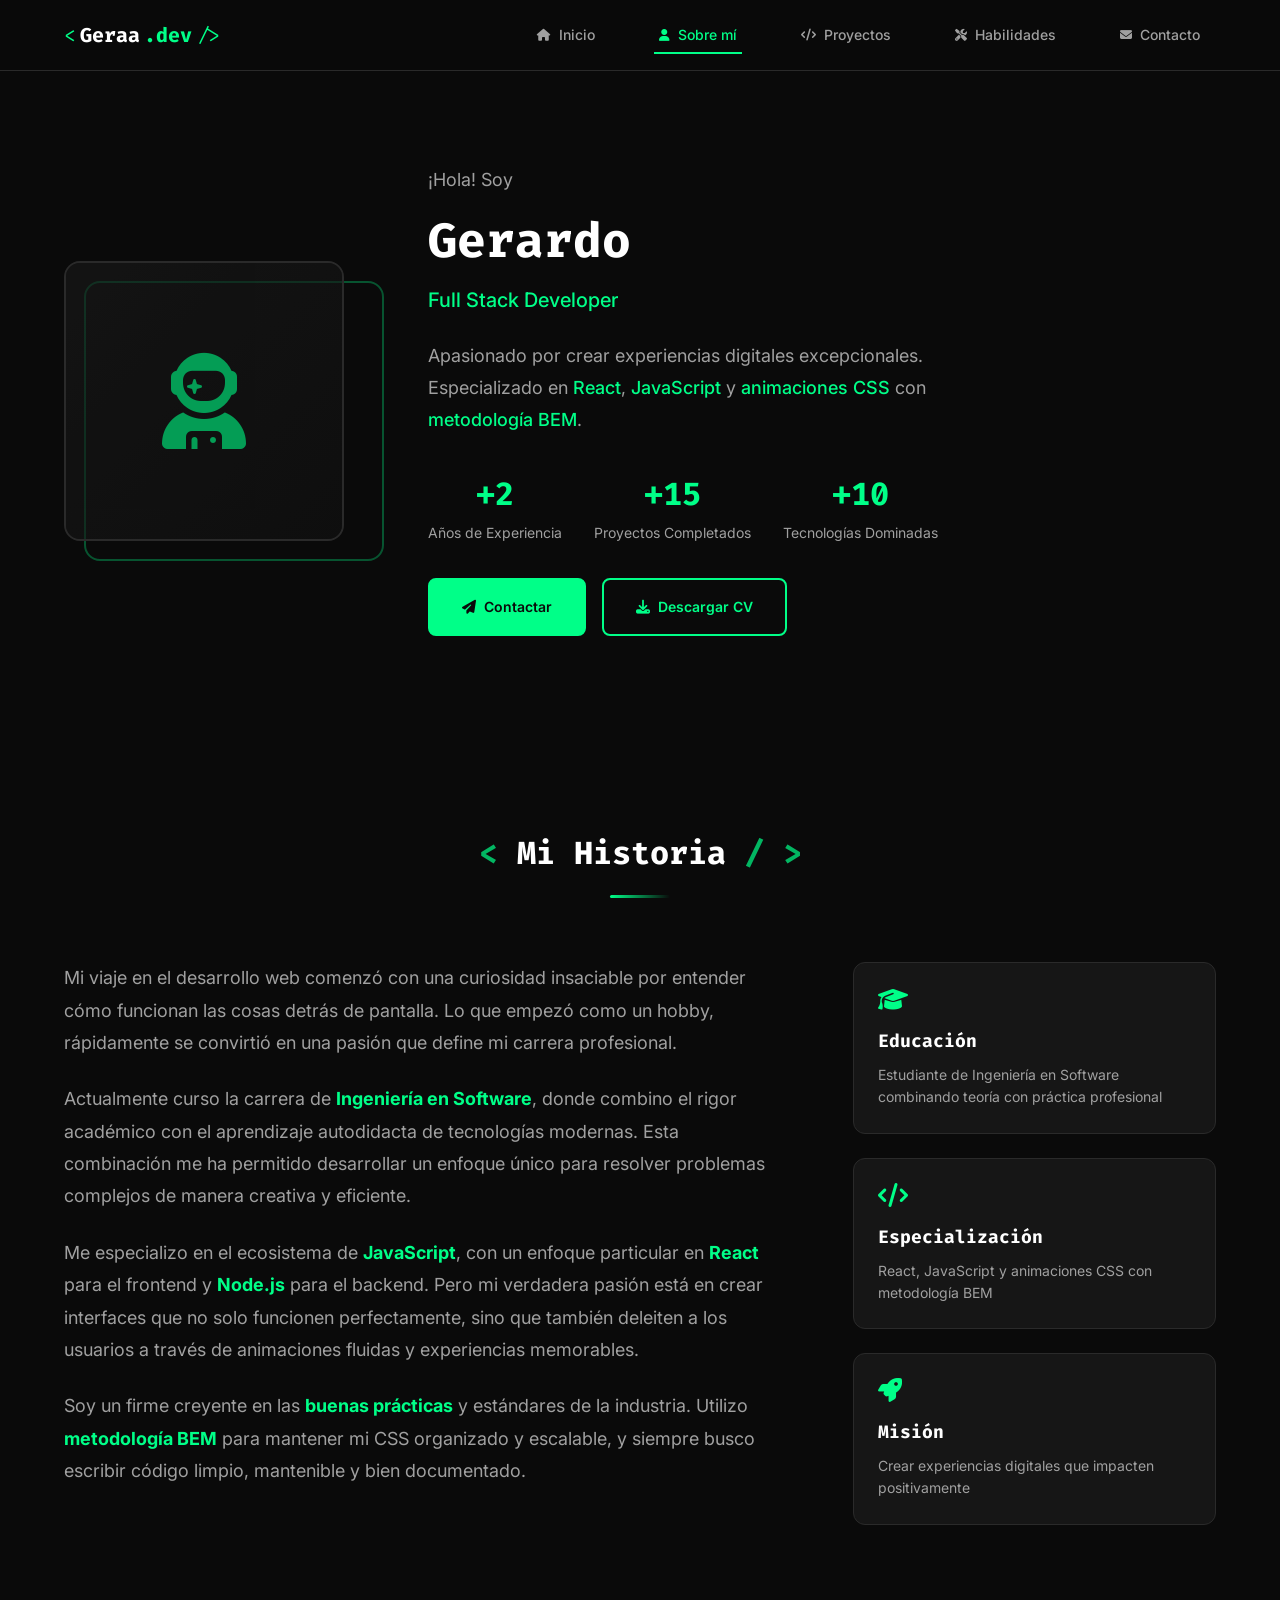
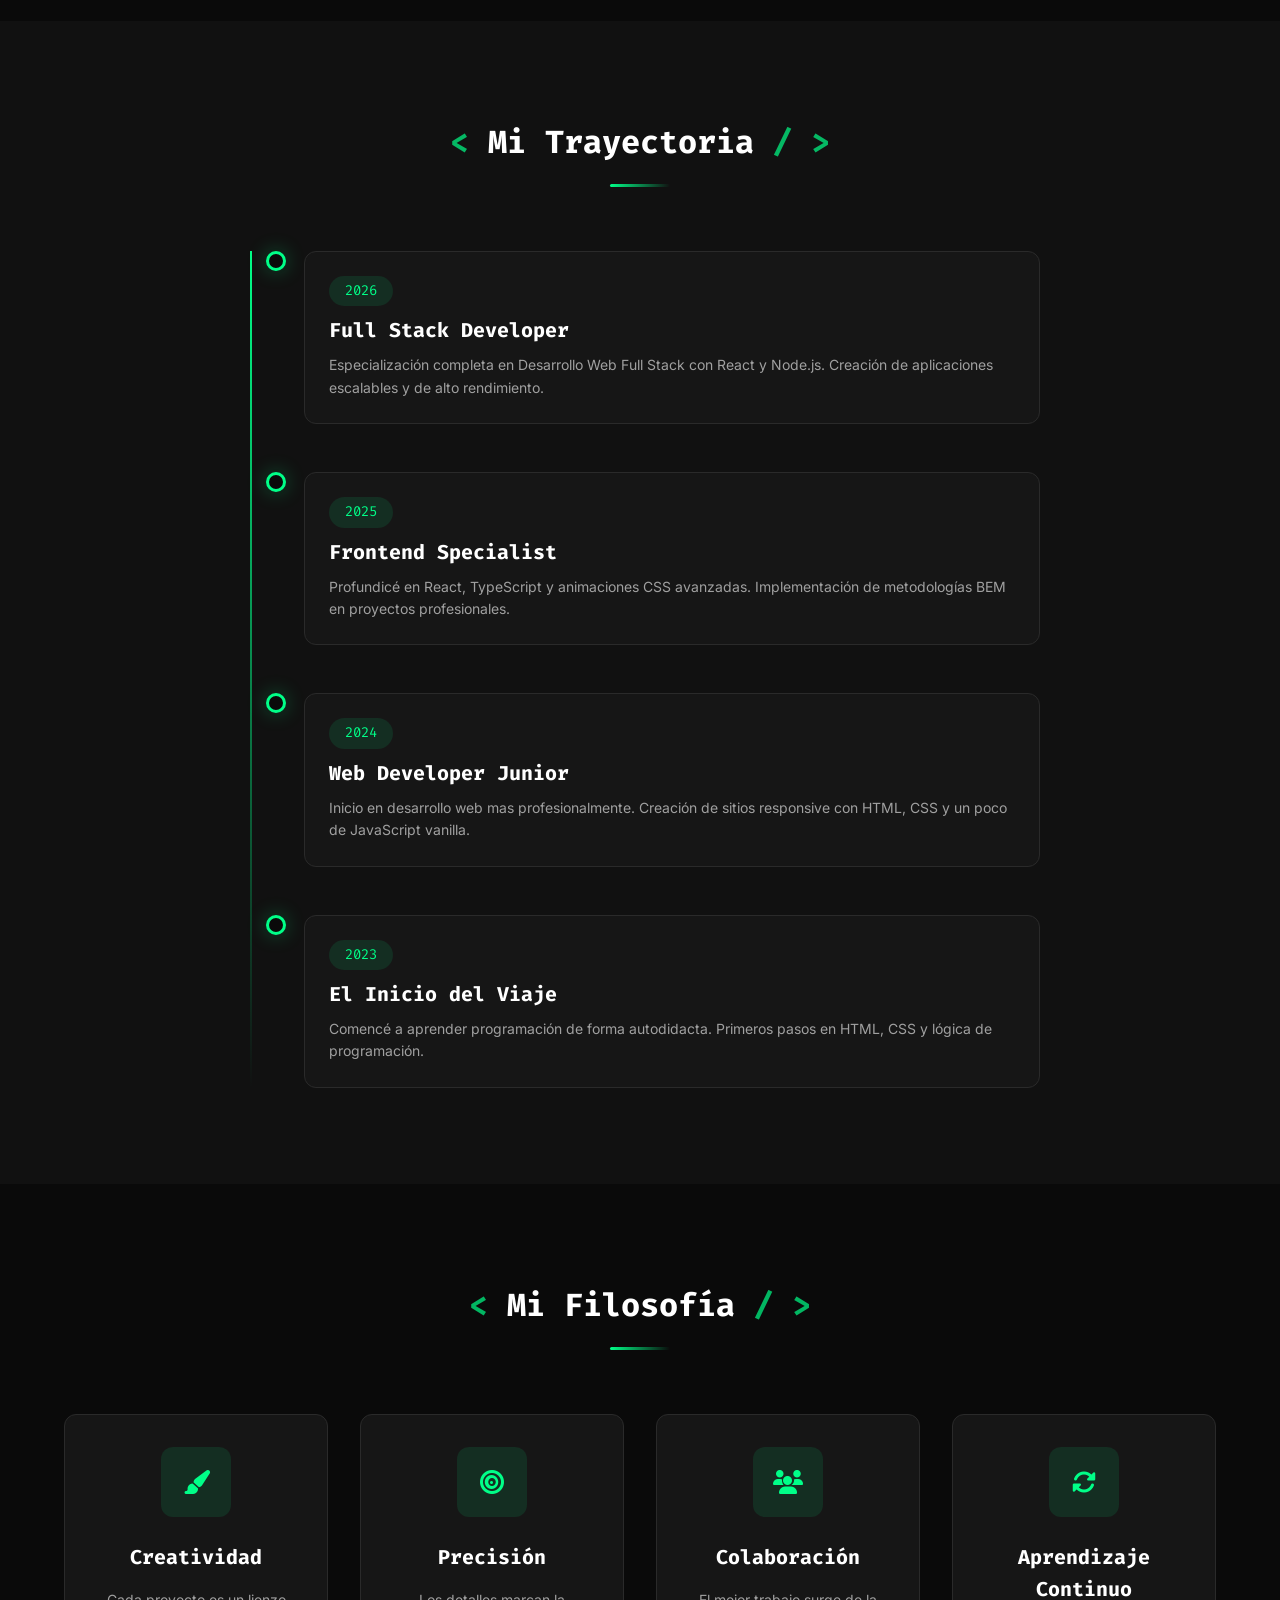
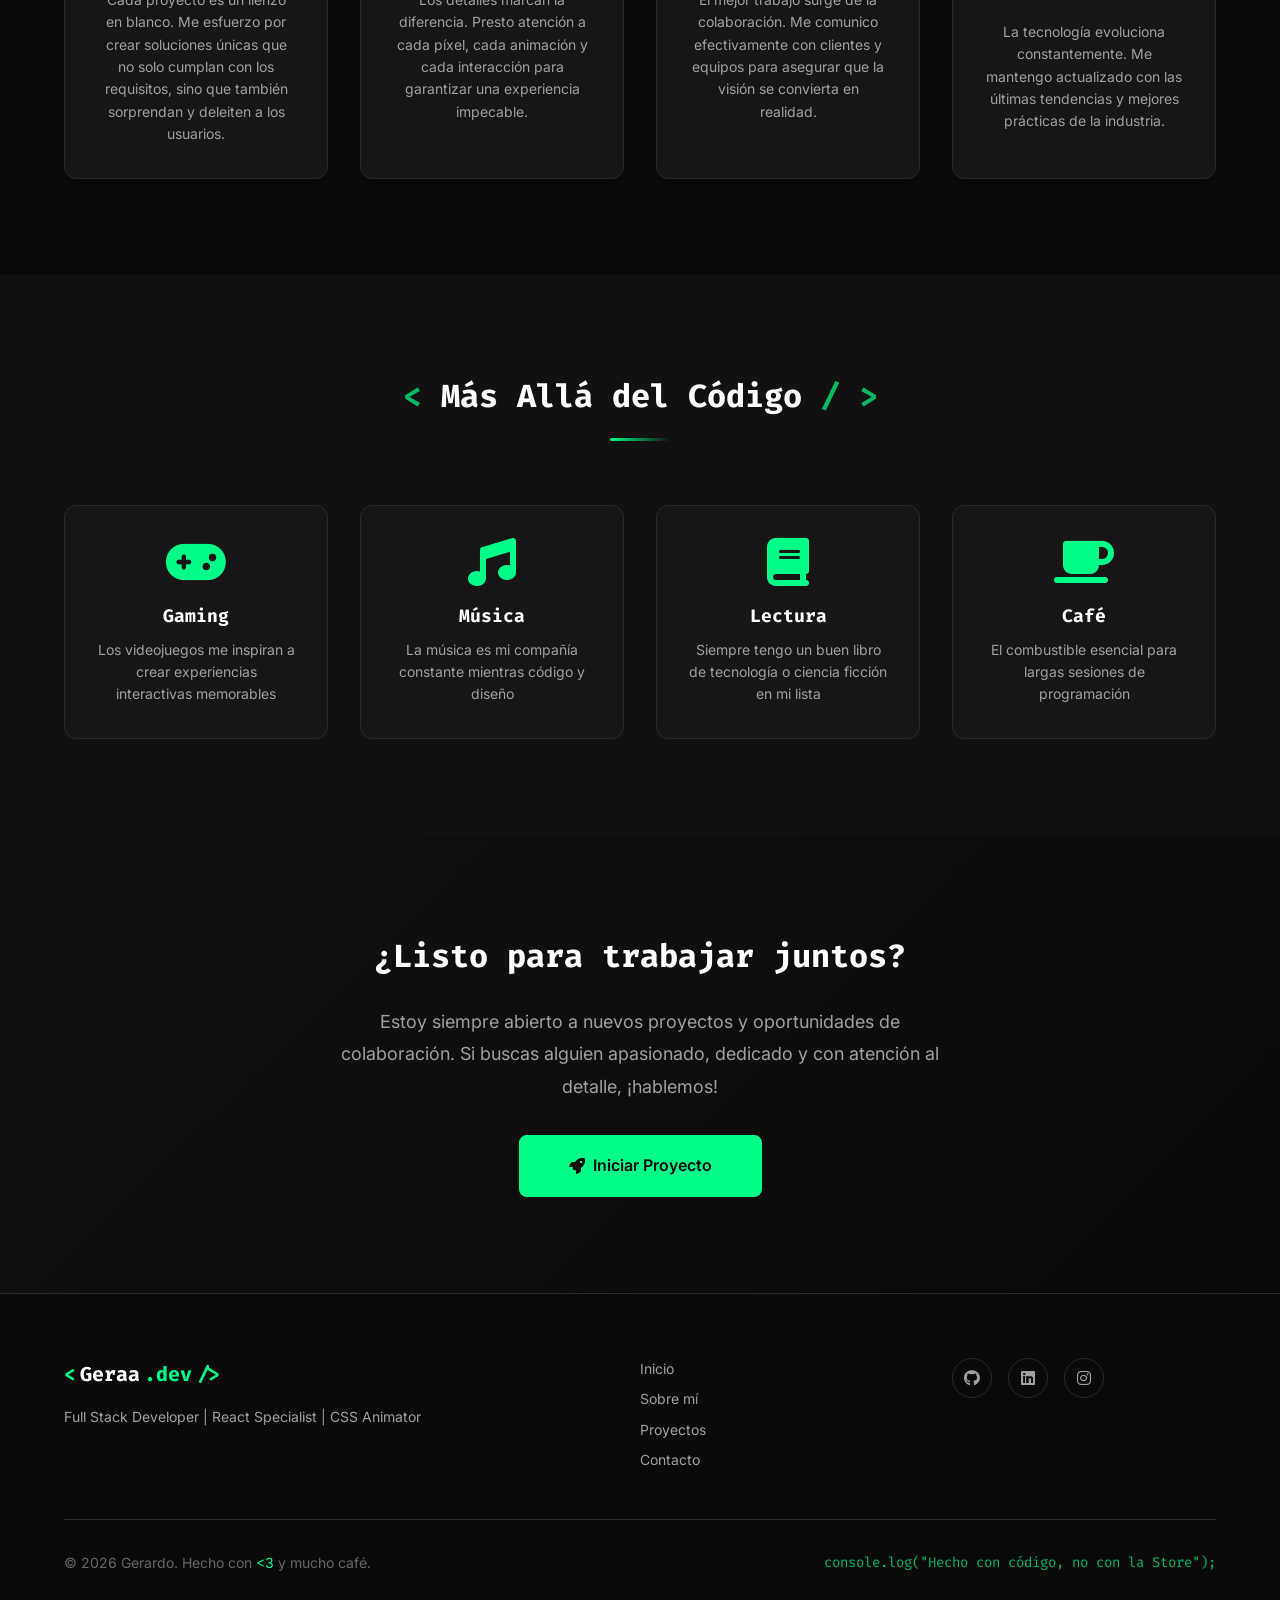
==== commit ff885db9: "Add files via upload" ====
--- a/aboutme.html
+++ b/aboutme.html
@@ -1,359 +1,417 @@
-<!DOCTYPE html>
+<!doctype html>
 <html lang="es">
-<head>
-    <meta charset="UTF-8">
-    <meta name="viewport" content="width=device-width, initial-scale=1.0">
-    <meta name="description" content="Sobre mí - Gerardo, Desarrollador Full Stack especializado en React y JavaScript">
-    <meta name="keywords" content="Full Stack, React, JavaScript, CSS, Frontend, Backend, Sobre mí">
-    <meta name="author" content="Gerardo">
+  <head>
+    <meta charset="UTF-8" />
+    <meta name="viewport" content="width=device-width, initial-scale=1.0" />
+    <meta
+      name="description"
+      content="Sobre mí - Gerardo, Desarrollador Full Stack especializado en React y JavaScript"
+    />
+    <meta
+      name="keywords"
+      content="Full Stack, React, JavaScript, CSS, Frontend, Backend, Sobre mí"
+    />
+    <meta name="author" content="Gerardo" />
     <title>Sobre mí | Gerardo - Full Stack Developer</title>
-    <link rel="icon" type="image/svg+xml" href="data:image/svg+xml,%3Csvg xmlns='http://www.w3.org/2000/svg' viewBox='0 0 32 32'%3E%3Crect width='32' height='32' rx='4' fill='%231a1a2e'/%3E%3Ctext x='4' y='22' font-family='monospace' font-size='16' fill='%2300ff88' font-weight='bold'%3E%26gt%3B_%3C/text%3E%3C/svg%3E" />
-    <link rel="stylesheet" href="style.css">
+    <link
+      rel="icon"
+      type="image/svg+xml"
+      href="data:image/svg+xml,%3Csvg xmlns='http://www.w3.org/2000/svg' viewBox='0 0 32 32'%3E%3Crect width='32' height='32' rx='4' fill='%231a1a2e'/%3E%3Ctext x='4' y='22' font-family='monospace' font-size='16' fill='%2300ff88' font-weight='bold'%3E%26gt%3B_%3C/text%3E%3C/svg%3E"
+    />
+    <link rel="stylesheet" href="style.css" />
     <!-- Google Fonts -->
-    <link rel="preconnect" href="https://fonts.googleapis.com">
-    <link rel="preconnect" href="https://fonts.gstatic.com" crossorigin>
-    <link href="https://fonts.googleapis.com/css2?family=Fira+Code:wght@300;400;500;600;700&family=Inter:wght@300;400;500;600;700&display=swap" rel="stylesheet">
+    <link rel="preconnect" href="https://fonts.googleapis.com" />
+    <link rel="preconnect" href="https://fonts.gstatic.com" crossorigin />
+    <link
+      href="https://fonts.googleapis.com/css2?family=Fira+Code:wght@300;400;500;600;700&family=Inter:wght@300;400;500;600;700&display=swap"
+      rel="stylesheet"
+    />
     <!-- Font Awesome para iconos -->
-    <link rel="stylesheet" href="https://cdnjs.cloudflare.com/ajax/libs/font-awesome/6.4.0/css/all.min.css">
-</head>
-<body>
+    <link
+      rel="stylesheet"
+      href="https://cdnjs.cloudflare.com/ajax/libs/font-awesome/6.4.0/css/all.min.css"
+    />
+  </head>
+  <body>
     <!-- Header con navegación -->
     <header class="header">
-        <nav class="nav container">
-            <a href="index.html" class="nav__logo">
-                <span class="nav__logo-text"><</span>Geraa<span class="nav__logo-accent">.dev</span><span class="nav__logo-text">/></span>
-            </a>
-            <button class="nav__toggle" id="nav-toggle" aria-label="Abrir menú">
-                <i class="fas fa-bars"></i>
-            </button>
-            <ul class="nav__menu" id="nav-menu">
-                <li class="nav__item">
-                    <a href="index.html" class="nav__link">
-                        <i class="fas fa-home"></i> Inicio
-                    </a>
-                </li>
-                <li class="nav__item">
-                    <a href="aboutme.html" class="nav__link nav__link--active">
-                        <i class="fas fa-user"></i> Sobre mí
-                    </a>
-                </li>
-                <li class="nav__item">
-                    <a href="index.html#projects" class="nav__link">
-                        <i class="fas fa-code"></i> Proyectos
-                    </a>
-                </li>
-                <li class="nav__item">
-                    <a href="index.html#skills" class="nav__link">
-                        <i class="fas fa-tools"></i> Habilidades
-                    </a>
-                </li>
-                <li class="nav__item">
-                    <a href="index.html#contact" class="nav__link">
-                        <i class="fas fa-envelope"></i> Contacto
-                    </a>
-                </li>
-            </ul>
-        </nav>
+      <nav class="nav container">
+        <a href="index.html" class="nav__logo">
+          <span class="nav__logo-text"><</span>Geraa<span
+            class="nav__logo-accent"
+            >.dev</span
+          ><span class="nav__logo-text">/></span>
+        </a>
+        <button class="nav__toggle" id="nav-toggle" aria-label="Abrir menú">
+          <i class="fas fa-bars"></i>
+        </button>
+        <ul class="nav__menu" id="nav-menu">
+          <li class="nav__item">
+            <a href="index.html" class="nav__link">
+              <i class="fas fa-home"></i> Inicio
+            </a>
+          </li>
+          <li class="nav__item">
+            <a href="aboutme.html" class="nav__link nav__link--active">
+              <i class="fas fa-user"></i> Sobre mí
+            </a>
+          </li>
+          <li class="nav__item">
+            <a href="index.html#projects" class="nav__link">
+              <i class="fas fa-code"></i> Proyectos
+            </a>
+          </li>
+          <li class="nav__item">
+            <a href="index.html#skills" class="nav__link">
+              <i class="fas fa-tools"></i> Habilidades
+            </a>
+          </li>
+          <li class="nav__item">
+            <a href="index.html#contact" class="nav__link">
+              <i class="fas fa-envelope"></i> Contacto
+            </a>
+          </li>
+        </ul>
+      </nav>
     </header>
 
     <main>
-        <!-- About Hero Section -->
-        <section class="about-hero">
-            <div class="container">
-                <div class="about-hero__content">
-                    <div class="about-hero__image">
-                        <div class="about-hero__image-wrapper">
-                            <div class="about-hero__placeholder">
-                                <i class="fas fa-user-astronaut"></i>
-                            </div>
-                        </div>
-                        <div class="about-hero__image-decoration"></div>
-                    </div>
-                    <div class="about-hero__info">
-                        <p class="about-hero__greeting">¡Hola! Soy</p>
-                        <h1 class="about-hero__title">Gerardo</h1>
-                        <p class="about-hero__subtitle">Full Stack Developer</p>
-                        <p class="about-hero__description">
-                            Apasionado por crear experiencias digitales excepcionales. 
-                            Especializado en <span class="highlight">React</span>, 
-                            <span class="highlight">JavaScript</span> y 
-                            <span class="highlight">animaciones CSS</span> con 
-                            <span class="highlight">metodología BEM</span>.
-                        </p>
-                        <div class="about-hero__stats">
-                            <div class="stat">
-                                <span class="stat__number">+2</span>
-                                <span class="stat__label">Años de Experiencia</span>
-                            </div>
-                            <div class="stat">
-                                <span class="stat__number">+15</span>
-                                <span class="stat__label">Proyectos Completados</span>
-                            </div>
-                            <div class="stat">
-                                <span class="stat__number">+10</span>
-                                <span class="stat__label">Tecnologías Dominadas</span>
-                            </div>
-                        </div>
-                        <div class="about-hero__buttons">
-                            <a href="index.html#contact" class="btn btn--primary">
-                                <i class="fas fa-paper-plane"></i> Contactar
-                            </a>
-                            <a href="#" class="btn btn--outline">
-                                <i class="fas fa-download"></i> Descargar CV
-                            </a>
-                        </div>
-                    </div>
+      <!-- About Hero Section -->
+      <section class="about-hero">
+        <div class="container">
+          <div class="about-hero__content">
+            <div class="about-hero__image">
+              <div class="about-hero__image-wrapper">
+                <div class="about-hero__placeholder">
+                  <i class="fas fa-user-astronaut"></i>
                 </div>
-            </div>
-        </section>
-
-        <!-- Story Section -->
-        <section class="about-story section">
-            <div class="container">
-                <h2 class="section__title">
-                    <span class="section__title-tag"><</span>
-                    Mi Historia
-                    <span class="section__title-tag">/></span>
-                </h2>
-                <div class="about-story__content">
-                    <div class="about-story__text">
-                        <p>
-                            Mi viaje en el desarrollo web comenzó con una curiosidad insaciable por entender 
-                            cómo funcionan las cosas detrás de pantalla. Lo que empezó como un hobby, 
-                            rápidamente se convirtió en una pasión que define mi carrera profesional.
-                        </p>
-                        <p>
-                            Actualmente curso la carrera de <strong>Ingeniería</strong>, donde combino el 
-                            rigor académico con el aprendizaje autodidacta de tecnologías modernas. Esta 
-                            combinación me ha permitido desarrollar un enfoque único para resolver problemas 
-                            complejos de manera creativa y eficiente.
-                        </p>
-                        <p>
-                            Me especializo en el ecosistema de <strong>JavaScript</strong>, con un enfoque 
-                            particular en <strong>React</strong> para el frontend y <strong>Node.js</strong> 
-                            para el backend. Pero mi verdadera pasión está en crear interfaces que no solo 
-                            funcionen perfectamente, sino que también deleiten a los usuarios a través de 
-                            animaciones fluidas y experiencias memorables.
-                        </p>
-                        <p>
-                            Soy un firme creyente en las <strong>buenas prácticas</strong> y estándares de 
-                            la industria. Utilizo <strong>metodología BEM</strong> para mantener mi CSS 
-                            organizado y escalable, y siempre busco escribir código limpio, mantenible y 
-                            bien documentado.
-                        </p>
-                    </div>
-                    <div class="about-story__highlights">
-                        <div class="highlight-card">
-                            <i class="fas fa-graduation-cap"></i>
-                            <h3>Educación</h3>
-                            <p>Estudiante de Ingeniería combinando teoría con práctica profesional</p>
-                        </div>
-                        <div class="highlight-card">
-                            <i class="fas fa-code"></i>
-                            <h3>Especialización</h3>
-                            <p>React, JavaScript y animaciones CSS con metodología BEM</p>
-                        </div>
-                        <div class="highlight-card">
-                            <i class="fas fa-rocket"></i>
-                            <h3>Misión</h3>
-                            <p>Crear experiencias digitales que impacten positivamente</p>
-                        </div>
-                    </div>
+              </div>
+              <div class="about-hero__image-decoration"></div>
+            </div>
+            <div class="about-hero__info">
+              <p class="about-hero__greeting">¡Hola! Soy</p>
+              <h1 class="about-hero__title">Gerardo</h1>
+              <p class="about-hero__subtitle">Full Stack Developer</p>
+              <p class="about-hero__description">
+                Apasionado por crear experiencias digitales excepcionales.
+                Especializado en <span class="highlight">React</span>,
+                <span class="highlight">JavaScript</span> y
+                <span class="highlight">animaciones CSS</span> con
+                <span class="highlight">metodología BEM</span>.
+              </p>
+              <div class="about-hero__stats">
+                <div class="stat">
+                  <span class="stat__number">+2</span>
+                  <span class="stat__label">Años de Experiencia</span>
                 </div>
-            </div>
-        </section>
-
-        <!-- Timeline Section -->
-        <section class="about-timeline section">
-            <div class="container">
-                <h2 class="section__title">
-                    <span class="section__title-tag"><</span>
-                    Mi Trayectoria
-                    <span class="section__title-tag">/></span>
-                </h2>
-                <div class="timeline">
-                    <div class="timeline__item">
-                        <div class="timeline__marker"></div>
-                        <div class="timeline__content">
-                            <span class="timeline__year">2026</span>
-                            <h3 class="timeline__title">Full Stack Developer</h3>
-                            <p class="timeline__description">
-                                Especialización completa en desarrollo web full stack con React y Node.js. 
-                                Creación de aplicaciones escalables y de alto rendimiento.
-                            </p>
-                        </div>
-                    </div>
-                    <div class="timeline__item">
-                        <div class="timeline__marker"></div>
-                        <div class="timeline__content">
-                            <span class="timeline__year">2025</span>
-                            <h3 class="timeline__title">Frontend Specialist</h3>
-                            <p class="timeline__description">
-                                Profundicé en React, TypeScript y animaciones CSS avanzadas. 
-                                Implementación de metodologías BEM en proyectos profesionales.
-                            </p>
-                        </div>
-                    </div>
-                    <div class="timeline__item">
-                        <div class="timeline__marker"></div>
-                        <div class="timeline__content">
-                            <span class="timeline__year">2024</span>
-                            <h3 class="timeline__title">Web Developer Junior</h3>
-                            <p class="timeline__description">
-                                Inicio en desarrollo web profesional. Creación de sitios responsive 
-                                con HTML, CSS y JavaScript vanilla.
-                            </p>
-                        </div>
-                    </div>
-                    <div class="timeline__item">
-                        <div class="timeline__marker"></div>
-                        <div class="timeline__content">
-                            <span class="timeline__year">2023</span>
-                            <h3 class="timeline__title">El Inicio del Viaje</h3>
-                            <p class="timeline__description">
-                                Comencé a aprender programación de forma autodidacta. 
-                                Primeros pasos en HTML, CSS y lógica de programación.
-                            </p>
-                        </div>
-                    </div>
+                <div class="stat">
+                  <span class="stat__number">+15</span>
+                  <span class="stat__label">Proyectos Completados</span>
                 </div>
-            </div>
-        </section>
-
-        <!-- Philosophy Section -->
-        <section class="about-philosophy section">
-            <div class="container">
-                <h2 class="section__title">
-                    <span class="section__title-tag"><</span>
-                    Mi Filosofía
-                    <span class="section__title-tag">/></span>
-                </h2>
-                <div class="philosophy__grid">
-                    <div class="philosophy__card">
-                        <div class="philosophy__icon">
-                            <i class="fas fa-paint-brush"></i>
-                        </div>
-                        <h3 class="philosophy__title">Creatividad</h3>
-                        <p class="philosophy__text">
-                            Cada proyecto es un lienzo en blanco. Me esfuerzo por crear soluciones 
-                            únicas que no solo cumplan con los requisitos, sino que también sorprendan 
-                            y deleiten a los usuarios.
-                        </p>
-                    </div>
-                    <div class="philosophy__card">
-                        <div class="philosophy__icon">
-                            <i class="fas fa-bullseye"></i>
-                        </div>
-                        <h3 class="philosophy__title">Precisión</h3>
-                        <p class="philosophy__text">
-                            Los detalles marcan la diferencia. Presto atención a cada píxel, cada 
-                            animación y cada interacción para garantizar una experiencia impecable.
-                        </p>
-                    </div>
-                    <div class="philosophy__card">
-                        <div class="philosophy__icon">
-                            <i class="fas fa-users"></i>
-                        </div>
-                        <h3 class="philosophy__title">Colaboración</h3>
-                        <p class="philosophy__text">
-                            El mejor trabajo surge de la colaboración. Me comunico efectivamente 
-                            con clientes y equipos para asegurar que la visión se convierta en realidad.
-                        </p>
-                    </div>
-                    <div class="philosophy__card">
-                        <div class="philosophy__icon">
-                            <i class="fas fa-sync-alt"></i>
-                        </div>
-                        <h3 class="philosophy__title">Aprendizaje Continuo</h3>
-                        <p class="philosophy__text">
-                            La tecnología evoluciona constantemente. Me mantengo actualizado con 
-                            las últimas tendencias y mejores prácticas de la industria.
-                        </p>
-                    </div>
+                <div class="stat">
+                  <span class="stat__number">+10</span>
+                  <span class="stat__label">Tecnologías Dominadas</span>
                 </div>
-            </div>
-        </section>
-
-        <!-- Interests Section -->
-        <section class="about-interests section">
-            <div class="container">
-                <h2 class="section__title">
-                    <span class="section__title-tag"><</span>
-                    Más Allá del Código
-                    <span class="section__title-tag">/></span>
-                </h2>
-                <div class="interests__grid">
-                    <div class="interest-card">
-                        <i class="fas fa-gamepad"></i>
-                        <h3>Gaming</h3>
-                        <p>Los videojuegos me inspiran a crear experiencias interactivas memorables</p>
-                    </div>
-                    <div class="interest-card">
-                        <i class="fas fa-music"></i>
-                        <h3>Música</h3>
-                        <p>La música es mi compañía constante mientras código y diseño</p>
-                    </div>
-                    <div class="interest-card">
-                        <i class="fas fa-book"></i>
-                        <h3>Lectura</h3>
-                        <p>Siempre tengo un buen libro de tecnología o ciencia ficción en mi lista</p>
-                    </div>
-                    <div class="interest-card">
-                        <i class="fas fa-coffee"></i>
-                        <h3>Café</h3>
-                        <p>El combustible esencial para largas sesiones de programación</p>
-                    </div>
-                </div>
-            </div>
-        </section>
-
-        <!-- CTA Section -->
-        <section class="about-cta section">
-            <div class="container">
-                <div class="about-cta__content">
-                    <h2>¿Listo para trabajar juntos?</h2>
-                    <p>
-                        Estoy siempre abierto a nuevos proyectos y oportunidades de colaboración. 
-                        Si buscas alguien apasionado, dedicado y con atención al detalle, ¡hablemos!
-                    </p>
-                    <a href="index.html#contact" class="btn btn--primary btn--large">
-                        <i class="fas fa-rocket"></i> Iniciar Proyecto
-                    </a>
-                </div>
-            </div>
-        </section>
+              </div>
+              <div class="about-hero__buttons">
+                <a href="index.html#contact" class="btn btn--primary">
+                  <i class="fas fa-paper-plane"></i> Contactar
+                </a>
+                <a href="#" class="btn btn--outline">
+                  <i class="fas fa-download"></i> Descargar CV
+                </a>
+              </div>
+            </div>
+          </div>
+        </div>
+      </section>
+
+      <!-- Story Section -->
+      <section class="about-story section">
+        <div class="container">
+          <h2 class="section__title">
+            <span class="section__title-tag"><</span>
+            Mi Historia
+            <span class="section__title-tag">/ ></span>
+          </h2>
+          <div class="about-story__content">
+            <div class="about-story__text">
+              <p>
+                Mi viaje en el desarrollo web comenzó con una curiosidad
+                insaciable por entender cómo funcionan las cosas detrás de
+                pantalla. Lo que empezó como un hobby, rápidamente se convirtió
+                en una pasión que define mi carrera profesional.
+              </p>
+              <p>
+                Actualmente curso la carrera de <strong>Ingeniería en Software</strong>,
+                donde combino el rigor académico con el aprendizaje autodidacta
+                de tecnologías modernas. Esta combinación me ha permitido
+                desarrollar un enfoque único para resolver problemas complejos
+                de manera creativa y eficiente.
+              </p>
+              <p>
+                Me especializo en el ecosistema de <strong>JavaScript</strong>,
+                con un enfoque particular en <strong>React</strong> para el
+                frontend y <strong>Node.js</strong>
+                para el backend. Pero mi verdadera pasión está en crear
+                interfaces que no solo funcionen perfectamente, sino que también
+                deleiten a los usuarios a través de animaciones fluidas y
+                experiencias memorables.
+              </p>
+              <p>
+                Soy un firme creyente en las <strong>buenas prácticas</strong> y
+                estándares de la industria. Utilizo
+                <strong>metodología BEM</strong> para mantener mi CSS organizado
+                y escalable, y siempre busco escribir código limpio, mantenible
+                y bien documentado.
+              </p>
+            </div>
+            <div class="about-story__highlights">
+              <div class="highlight-card">
+                <i class="fas fa-graduation-cap"></i>
+                <h3>Educación</h3>
+                <p>
+                  Estudiante de Ingeniería en Software combinando teoría con práctica
+                  profesional
+                </p>
+              </div>
+              <div class="highlight-card">
+                <i class="fas fa-code"></i>
+                <h3>Especialización</h3>
+                <p>React, JavaScript y animaciones CSS con metodología BEM</p>
+              </div>
+              <div class="highlight-card">
+                <i class="fas fa-rocket"></i>
+                <h3>Misión</h3>
+                <p>Crear experiencias digitales que impacten positivamente</p>
+              </div>
+            </div>
+          </div>
+        </div>
+      </section>
+
+      <!-- Timeline Section -->
+      <section class="about-timeline section">
+        <div class="container">
+          <h2 class="section__title">
+            <span class="section__title-tag"><</span>
+            Mi Trayectoria
+            <span class="section__title-tag">/ ></span>
+          </h2>
+          <div class="timeline">
+            <div class="timeline__item">
+              <div class="timeline__marker"></div>
+              <div class="timeline__content">
+                <span class="timeline__year">2026</span>
+                <h3 class="timeline__title">Full Stack Developer</h3>
+                <p class="timeline__description">
+                  Especialización completa en Desarrollo Web Full Stack con
+                  React y Node.js. Creación de aplicaciones escalables y de alto
+                  rendimiento.
+                </p>
+              </div>
+            </div>
+            <div class="timeline__item">
+              <div class="timeline__marker"></div>
+              <div class="timeline__content">
+                <span class="timeline__year">2025</span>
+                <h3 class="timeline__title">Frontend Specialist</h3>
+                <p class="timeline__description">
+                  Profundicé en React, TypeScript y animaciones CSS avanzadas.
+                  Implementación de metodologías BEM en proyectos profesionales.
+                </p>
+              </div>
+            </div>
+            <div class="timeline__item">
+              <div class="timeline__marker"></div>
+              <div class="timeline__content">
+                <span class="timeline__year">2024</span>
+                <h3 class="timeline__title">Web Developer Junior</h3>
+                <p class="timeline__description">
+                  Inicio en desarrollo web mas profesionalmente. Creación de
+                  sitios responsive con HTML, CSS y un poco de JavaScript vanilla.
+                </p>
+              </div>
+            </div>
+            <div class="timeline__item">
+              <div class="timeline__marker"></div>
+              <div class="timeline__content">
+                <span class="timeline__year">2023</span>
+                <h3 class="timeline__title">El Inicio del Viaje</h3>
+                <p class="timeline__description">
+                  Comencé a aprender programación de forma autodidacta. Primeros
+                  pasos en HTML, CSS y lógica de programación.
+                </p>
+              </div>
+            </div>
+          </div>
+        </div>
+      </section>
+
+      <!-- Philosophy Section -->
+      <section class="about-philosophy section">
+        <div class="container">
+          <h2 class="section__title">
+            <span class="section__title-tag"><</span>
+            Mi Filosofía
+            <span class="section__title-tag">/ ></span>
+          </h2>
+          <div class="philosophy__grid">
+            <div class="philosophy__card">
+              <div class="philosophy__icon">
+                <i class="fas fa-paint-brush"></i>
+              </div>
+              <h3 class="philosophy__title">Creatividad</h3>
+              <p class="philosophy__text">
+                Cada proyecto es un lienzo en blanco. Me esfuerzo por crear
+                soluciones únicas que no solo cumplan con los requisitos, sino
+                que también sorprendan y deleiten a los usuarios.
+              </p>
+            </div>
+            <div class="philosophy__card">
+              <div class="philosophy__icon">
+                <i class="fas fa-bullseye"></i>
+              </div>
+              <h3 class="philosophy__title">Precisión</h3>
+              <p class="philosophy__text">
+                Los detalles marcan la diferencia. Presto atención a cada píxel,
+                cada animación y cada interacción para garantizar una
+                experiencia impecable.
+              </p>
+            </div>
+            <div class="philosophy__card">
+              <div class="philosophy__icon">
+                <i class="fas fa-users"></i>
+              </div>
+              <h3 class="philosophy__title">Colaboración</h3>
+              <p class="philosophy__text">
+                El mejor trabajo surge de la colaboración. Me comunico
+                efectivamente con clientes y equipos para asegurar que la visión
+                se convierta en realidad.
+              </p>
+            </div>
+            <div class="philosophy__card">
+              <div class="philosophy__icon">
+                <i class="fas fa-sync-alt"></i>
+              </div>
+              <h3 class="philosophy__title">Aprendizaje Continuo</h3>
+              <p class="philosophy__text">
+                La tecnología evoluciona constantemente. Me mantengo actualizado
+                con las últimas tendencias y mejores prácticas de la industria.
+              </p>
+            </div>
+          </div>
+        </div>
+      </section>
+
+      <!-- Interests Section -->
+      <section class="about-interests section">
+        <div class="container">
+          <h2 class="section__title">
+            <span class="section__title-tag"><</span>
+            Más Allá del Código
+            <span class="section__title-tag">/ ></span>
+          </h2>
+          <div class="interests__grid">
+            <div class="interest-card">
+              <i class="fas fa-gamepad"></i>
+              <h3>Gaming</h3>
+              <p>
+                Los videojuegos me inspiran a crear experiencias interactivas
+                memorables
+              </p>
+            </div>
+            <div class="interest-card">
+              <i class="fas fa-music"></i>
+              <h3>Música</h3>
+              <p>La música es mi compañía constante mientras código y diseño</p>
+            </div>
+            <div class="interest-card">
+              <i class="fas fa-book"></i>
+              <h3>Lectura</h3>
+              <p>
+                Siempre tengo un buen libro de tecnología o ciencia ficción en
+                mi lista
+              </p>
+            </div>
+            <div class="interest-card">
+              <i class="fas fa-coffee"></i>
+              <h3>Café</h3>
+              <p>
+                El combustible esencial para largas sesiones de programación
+              </p>
+            </div>
+          </div>
+        </div>
+      </section>
+
+      <!-- CTA Section -->
+      <section class="about-cta section">
+        <div class="container">
+          <div class="about-cta__content">
+            <h2>¿Listo para trabajar juntos?</h2>
+            <p>
+              Estoy siempre abierto a nuevos proyectos y oportunidades de
+              colaboración. Si buscas alguien apasionado, dedicado y con
+              atención al detalle, ¡hablemos!
+            </p>
+            <a href="index.html#contact" class="btn btn--primary btn--large">
+              <i class="fas fa-rocket"></i> Iniciar Proyecto
+            </a>
+          </div>
+        </div>
+      </section>
     </main>
 
     <!-- Footer -->
     <footer class="footer">
-        <div class="container">
-            <div class="footer__content">
-                <div class="footer__brand">
-                    <a href="index.html" class="footer__logo">
-                        <span class="footer__logo-text"><</span>Geraa<span class="footer__logo-accent">.dev</span><span class="footer__logo-text">/></span>
-                    </a>
-                    <p class="footer__tagline">Full Stack Developer | React Specialist | CSS Animator</p>
-                </div>
-                <div class="footer__links">
-                    <a href="index.html" class="footer__link">Inicio</a>
-                    <a href="aboutme.html" class="footer__link">Sobre mí</a>
-                    <a href="index.html#projects" class="footer__link">Proyectos</a>
-                    <a href="index.html#contact" class="footer__link">Contacto</a>
-                </div>
-                <div class="footer__social">
-                    <a href="https://github.com" target="_blank" aria-label="GitHub"><i class="fab fa-github"></i></a>
-                    <a href="https://linkedin.com" target="_blank" aria-label="LinkedIn"><i class="fab fa-linkedin"></i></a>
-                    <a href="https://instagram.com/geraa.js" target="_blank" aria-label="Instagram"><i class="fab fa-instagram"></i></a>
-                </div>
-            </div>
-            <div class="footer__bottom">
-                <p>&copy; 2026 Gerardo. Hecho con <span class="footer__heart"><3</span> y mucho café.</p>
-                <p class="footer__code">console.log("Hecho con código, no con la Store");</p>
-            </div>
-        </div>
+      <div class="container">
+        <div class="footer__content">
+          <div class="footer__brand">
+            <a href="index.html" class="footer__logo">
+              <span class="footer__logo-text"><</span>Geraa<span
+                class="footer__logo-accent"
+                >.dev</span
+              ><span class="footer__logo-text">/></span>
+            </a>
+            <p class="footer__tagline">
+              Full Stack Developer | React Specialist | CSS Animator
+            </p>
+          </div>
+          <div class="footer__links">
+            <a href="index.html" class="footer__link">Inicio</a>
+            <a href="aboutme.html" class="footer__link">Sobre mí</a>
+            <a href="index.html#projects" class="footer__link">Proyectos</a>
+            <a href="index.html#contact" class="footer__link">Contacto</a>
+          </div>
+          <div class="footer__social">
+            <a href="https://github.com" target="_blank" aria-label="GitHub"
+              ><i class="fab fa-github"></i
+            ></a>
+            <a href="https://linkedin.com" target="_blank" aria-label="LinkedIn"
+              ><i class="fab fa-linkedin"></i
+            ></a>
+            <a
+              href="https://instagram.com/geraa.js"
+              target="_blank"
+              aria-label="Instagram"
+              ><i class="fab fa-instagram"></i
+            ></a>
+          </div>
+        </div>
+        <div class="footer__bottom">
+          <p>
+            &copy; 2026 Gerardo. Hecho con
+            <span class="footer__heart"><3</span> y mucho café.
+          </p>
+          <p class="footer__code">
+            console.log("Hecho con código, no con la Store");
+          </p>
+        </div>
+      </div>
     </footer>
 
     <!-- Scripts -->
     <script src="script.js"></script>
-</body>
-</html>+  </body>
+</html>
